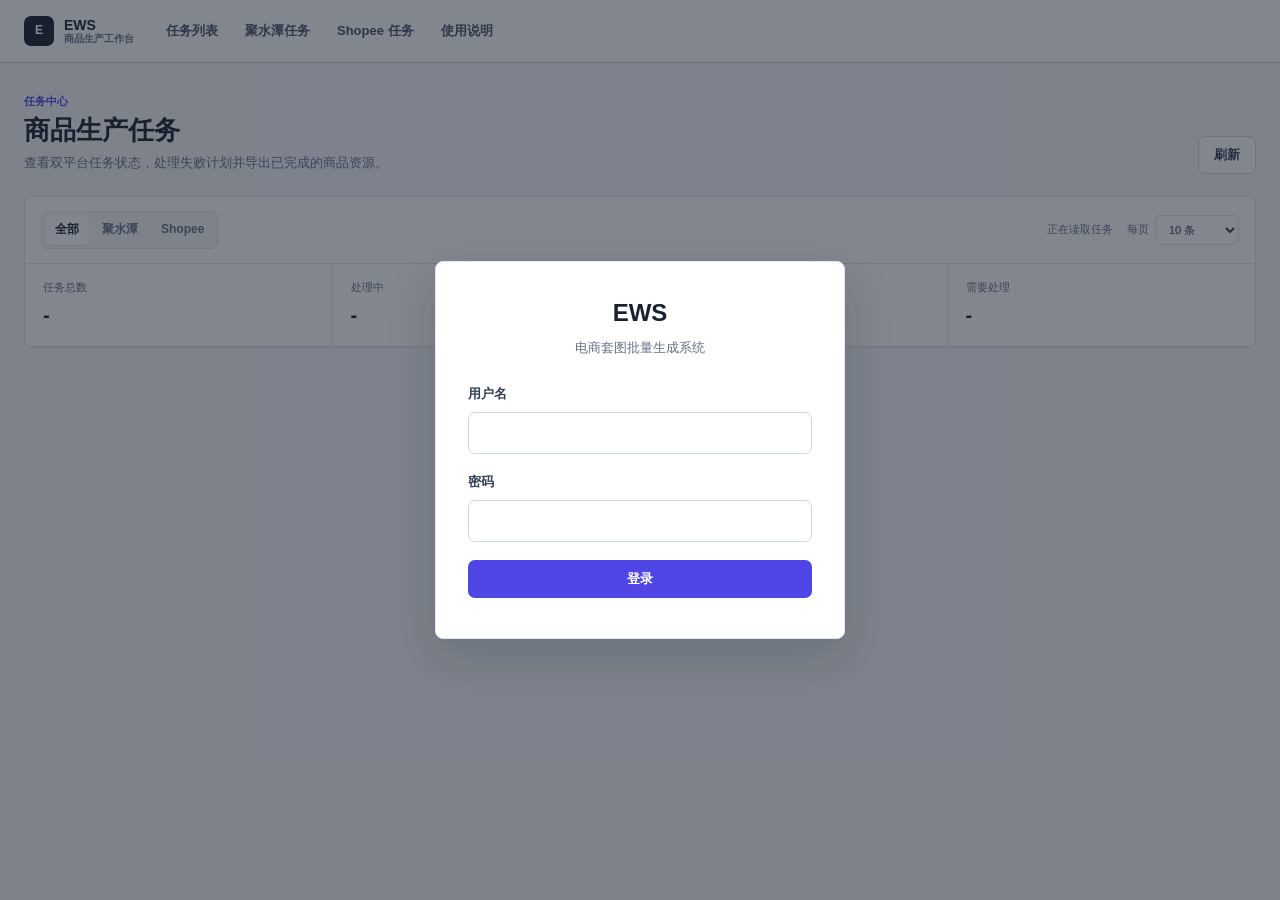
==== index.html @ 3a83c8ac "feat: add Shopee SKU dimension mode" ====
<!DOCTYPE html><html lang="zh-CN"><head>
<meta charset="UTF-8"><meta name="viewport" content="width=device-width,initial-scale=1.0">
<title>任务列表 - EWS</title>
<link rel="stylesheet" href="/css/style.css">
<style>
.task-workspace{border:1px solid var(--gray-200);border-radius:8px;background:#fff;overflow:hidden}.task-toolbar{display:flex;align-items:center;justify-content:space-between;gap:16px;padding:14px 16px;border-bottom:1px solid var(--gray-200)}.task-filter{display:flex;gap:3px;padding:3px;border:1px solid var(--gray-200);border-radius:7px;background:var(--gray-50)}.task-filter button{min-height:30px;padding:5px 10px;border:0;border-radius:5px;background:transparent;color:var(--gray-500);cursor:pointer;font-size:12px;font-weight:650}.task-filter button.active{background:#fff;color:var(--gray-900);box-shadow:0 1px 2px rgba(16,24,40,.08)}.task-toolbar-meta{display:flex;align-items:center;gap:14px}.page-size-control{display:flex;align-items:center;gap:6px;color:var(--gray-500);font-size:11px;white-space:nowrap}.page-size-control select{height:30px;padding:0 26px 0 9px;border:1px solid var(--gray-200);border-radius:6px;background:#fff;color:var(--gray-700);font:inherit;cursor:pointer}.page-size-control select:disabled{cursor:wait;opacity:.6}.task-overview{display:grid;grid-template-columns:repeat(4,minmax(0,1fr));border-bottom:1px solid var(--gray-200)}.task-metric{padding:15px 18px;border-right:1px solid var(--gray-200)}.task-metric:last-child{border-right:0}.task-metric span{display:block;color:var(--gray-500);font-size:11px}.task-metric strong{display:block;margin-top:3px;color:var(--gray-900);font-size:20px;font-weight:750;font-variant-numeric:tabular-nums}.task-content table{min-width:920px}.task-content table.admin-task-table{min-width:1040px}.task-name{color:var(--gray-900);font-weight:650}.platform-tag{margin-right:0}.tag-jst{background:#edf5ff;color:#205fa8}.tag-shopee{background:#fff5e8;color:#9a5805}.task-actions{display:flex;gap:5px;flex-wrap:wrap}.muted{color:var(--gray-500);font-size:11px}.btn-warning{background:#b66a08;color:#fff}.btn-warning-outline{background:#fff;border-color:#e4bf8a;color:#9a5805}
.btn.action-loading{cursor:wait;pointer-events:none;opacity:.72}.btn.action-loading::after{content:"";width:12px;height:12px;border:2px solid currentColor;border-right-color:transparent;border-radius:50%;display:inline-block;animation:actionSpin .7s linear infinite}.confirm-message{color:var(--gray-700);font-size:14px;line-height:1.7}.confirm-subtle{color:var(--gray-500);font-size:12px;margin-top:10px}.confirm-modal .modal-footer .btn{min-width:76px;justify-content:center}@keyframes actionSpin{to{transform:rotate(360deg)}}
.task-detail-modal{width:min(100%,980px);max-width:980px}.detail-hero{display:flex;align-items:flex-start;justify-content:space-between;gap:18px;padding-bottom:18px;border-bottom:1px solid var(--gray-200);margin-bottom:18px}.detail-hero h3{margin-top:7px;color:var(--gray-900);font-size:18px}.detail-grid{display:grid;grid-template-columns:repeat(4,minmax(0,1fr));gap:1px;border:1px solid var(--gray-200);border-radius:8px;background:var(--gray-200);overflow:hidden;margin-bottom:20px}.detail-grid .detail-section{min-height:76px;margin:0;padding:13px;background:#fff}.template-switcher{padding:13px 14px;margin:-4px 0 20px;border:1px solid var(--gray-200);border-radius:7px;background:var(--gray-50)}.template-switcher .form-label{margin-bottom:7px}.template-switch-controls{display:grid;grid-template-columns:minmax(0,1fr) 120px;gap:10px;align-items:stretch}.template-switch-controls .form-select,.template-switch-controls .btn{height:42px;min-height:42px}.template-switch-controls .btn{width:120px;padding-right:12px;padding-left:12px;overflow:hidden}.template-switcher .form-hint{margin-top:6px}.plan-toolbar{display:flex;gap:8px;align-items:center;justify-content:space-between;flex-wrap:wrap;margin-bottom:10px}.plan-actions{display:flex;gap:5px;white-space:nowrap}.plan-table td:nth-child(5){min-width:220px;white-space:normal;word-break:break-word}
.detail-loading-body{display:grid;min-height:320px;place-items:center}.detail-loading-state{display:flex;align-items:center;flex-direction:column;gap:10px;color:var(--gray-500);font-size:13px;text-align:center}.detail-loading-state .spinner{margin:0 0 4px}.detail-loading-state strong{color:var(--gray-800);font-size:15px}
.image-preview-overlay{z-index:650;padding:24px;background:rgba(16,24,40,.76)}.image-preview-modal{display:grid;width:min(760px,calc(100vw - 48px));height:min(82dvh,760px);max-height:none;grid-template-rows:auto minmax(0,1fr);overflow:hidden}.image-preview-stage{position:relative;display:grid;min-height:280px;padding:24px;place-items:center;overflow:hidden;background:var(--gray-100);cursor:zoom-out}.image-preview-stage img{position:absolute;inset:24px;display:block;width:auto;height:auto;max-width:min(calc(100% - 48px),640px);max-height:calc(100% - 48px);margin:auto;object-fit:contain;opacity:0;transition:opacity var(--transition);cursor:default}.image-preview-stage img.is-loaded{opacity:1}.image-preview-state{display:flex;align-items:center;justify-content:center;gap:10px;color:var(--gray-600);font-size:13px}.image-preview-error{display:none;max-width:420px;color:var(--danger);text-align:center}.image-preview-stage.has-error .image-preview-loading{display:none}.image-preview-stage.has-error .image-preview-error{display:block}
@media(max-width:760px){.task-toolbar{align-items:flex-start;flex-direction:column}.task-toolbar-meta{width:100%;justify-content:space-between}.task-overview{grid-template-columns:repeat(2,1fr)}.task-metric:nth-child(2){border-right:0}.task-metric:nth-child(-n+2){border-bottom:1px solid var(--gray-200)}.detail-grid{grid-template-columns:repeat(2,1fr)}.template-switch-controls{grid-template-columns:1fr}.template-switch-controls .btn{width:100%}}
@media(max-width:640px){.image-preview-overlay{align-items:center;padding:10px}.image-preview-modal{width:100%;height:82dvh;border-radius:8px}.image-preview-stage{padding:12px}.image-preview-stage img{inset:12px;max-width:calc(100% - 24px);max-height:calc(100% - 24px)}}
</style>
</head><body>
<script src="/js/nav.js"></script>
<div class="app-container">
<div class="page-header"><div class="page-heading"><div class="page-kicker">任务中心</div><h1 class="page-title">商品生产任务</h1><p class="page-subtitle">查看双平台任务状态，处理失败计划并导出已完成的商品资源。</p></div>
<div class="action-bar" id="taskCreateActions">
<button class="btn btn-outline" onclick="window.refreshTasks&&window.refreshTasks(this)">刷新</button></div></div>
<section class="task-workspace">
  <div class="task-toolbar"><div class="task-filter" id="taskFilter"><button type="button" class="active" onclick="setTaskFilter('',this)">全部</button><button type="button" onclick="setTaskFilter('jst',this)">聚水潭</button><button type="button" onclick="setTaskFilter('shopee',this)">Shopee</button></div><div class="task-toolbar-meta"><span class="muted" id="taskRange">正在读取任务</span><label class="page-size-control" for="taskPageSize">每页<select id="taskPageSize" onchange="setTaskPageSize(this.value,this)"><option value="10">10 条</option><option value="20">20 条</option></select></label></div></div>
  <div class="task-overview" id="taskOverview"><div class="task-metric"><span>任务总数</span><strong>-</strong></div><div class="task-metric"><span>处理中</span><strong>-</strong></div><div class="task-metric"><span>已完成</span><strong>-</strong></div><div class="task-metric"><span>需要处理</span><strong>-</strong></div></div>
  <div class="task-content" id="taskContent"></div>
</section>
</div>

<div class="modal-overlay" id="opOverlay" style="z-index:400">
  <div class="modal" style="max-width:380px;text-align:center">
    <div class="modal-body" style="padding:40px 32px">
      <div class="spinner" style="margin:0 auto 16px"></div>
      <div style="font-size:15px;font-weight:600;color:var(--gray-800)" id="opTitle">操作中...</div>
    </div>
  </div>
</div>

<div class="modal-overlay" id="downloadOverlay" style="z-index:400">
  <div class="modal" style="max-width:400px;text-align:center">
    <div class="modal-body" style="padding:40px 32px">
      <div class="spinner" style="margin:0 auto 16px"></div>
      <div style="font-size:15px;font-weight:600;color:var(--gray-800);margin-bottom:8px" id="downloadTitle">正在打包图片...</div>
      <div style="font-size:13px;color:var(--gray-500)" id="downloadProgress">准备中</div>
    </div>
  </div>
</div>

<script src="/js/api.js"></script>
<script>
var ACTION_TIMEOUT_MS=120000;
var activeActionLocks={};
var detailRequestSequence=0;
var zipLibPromise=null;
var taskPage=1;
var savedTaskPageSize=parseInt(localStorage.getItem('ews_task_page_size'));
var taskPageSize=savedTaskPageSize===20?20:10;
var taskPlatformFilter='';
document.addEventListener('DOMContentLoaded',async()=>{syncTaskPageSizeControl();if(!await requireAuth())return;refreshNavCredits();renderCreateActions();await refreshTasks()});

function userPlatformAccess(){return localStorage.getItem('ews_platform_access')||'allow'}
function userCanCreate(platform){return localStorage.getItem('ews_role')==='admin'||userPlatformAccess()==='allow'||userPlatformAccess()===platform}
function createTaskButtonsHtml(){
  var html='';
  if(userCanCreate('jst')) html+='<a href="/create-jst.html" class="btn btn-primary">创建(聚水潭)</a>';
  if(userCanCreate('shopee')) html+='<a href="/create-shopee.html" class="btn btn-primary">创建(虾皮)</a>';
  return html;
}
function renderCreateActions(){
  var el=document.getElementById('taskCreateActions');
  if(!el)return;
  el.innerHTML=createTaskButtonsHtml()+'<button class="btn btn-outline" onclick="window.refreshTasks&&window.refreshTasks(this)">刷新</button>';
}
function taskSkeleton(){
  return '<div aria-label="任务加载中">'+Array.from({length:6},function(){return '<div class="skeleton-row">'+Array.from({length:6},function(){return '<span class="skeleton skeleton-line"></span>'}).join('')+'</div>'}).join('')+'</div>';
}
function renderTaskOverview(tasks,total){
  var processing=tasks.filter(function(task){return task.status==='processing'||task.status==='pending'}).length;
  var completed=tasks.filter(function(task){return task.status==='completed'}).length;
  var attention=tasks.filter(function(task){return task.status==='failed'||task.status==='partial_failed'}).length;
  document.getElementById('taskOverview').innerHTML='<div class="task-metric"><span>任务总数</span><strong>'+total+'</strong></div><div class="task-metric"><span>待处理与处理中</span><strong>'+processing+'</strong></div><div class="task-metric"><span>本页已完成</span><strong>'+completed+'</strong></div><div class="task-metric"><span>本页需要处理</span><strong>'+attention+'</strong></div>';
}
function setTaskFilter(platform,button){
  taskPlatformFilter=platform;taskPage=1;
  document.querySelectorAll('#taskFilter button').forEach(function(item){item.classList.toggle('active',item===button)});
  refreshTasks();
}
function syncTaskPageSizeControl(){var select=document.getElementById('taskPageSize');if(select)select.value=String(taskPageSize)}
async function setTaskPageSize(value,select){
  var next=parseInt(value);
  if(next!==10&&next!==20){syncTaskPageSizeControl();return}
  taskPageSize=next;taskPage=1;localStorage.setItem('ews_task_page_size',String(next));
  if(select){select.value=String(next);select.disabled=true}
  try{await refreshTasks()}finally{if(select)select.disabled=false}
}

async function refreshTasks(btn){
  if(btn) setActionButtonLoading(btn,'刷新中...');
  try{
    const c=document.getElementById('taskContent');c.innerHTML=taskSkeleton();
    const res=await API.getTasks(taskPlatformFilter,taskPage,taskPageSize);
    if(!res.success){c.innerHTML='<div class="empty-state"><div class="empty-text">加载失败: '+(res.error||'')+'</div></div>';return}
    const tasks=res.tasks||[];
    renderTaskOverview(tasks,res.total||0);
    document.getElementById('taskRange').textContent=tasks.length?'本页 '+tasks.length+' 个，共 '+(res.total||tasks.length)+' 个任务':'当前筛选暂无任务';
    if(tasks.length===0){c.innerHTML='<div class="empty-state"><div class="empty-text">暂无任务</div><div style="margin-top:16px">'+(createTaskButtonsHtml()||'<span class="muted">当前账号暂无可创建的平台</span>')+'</div></div>';return}
    var isAdminList=localStorage.getItem('ews_role')==='admin';
    var html='<div class="table-container"><table'+(isAdminList?' class="admin-task-table"':'')+'><thead><tr><th>平台</th><th>任务ID</th><th>任务名称</th>'+(isAdminList?'<th>创建用户</th>':'')+'<th>状态</th><th>创建时间</th><th>操作</th></tr></thead><tbody>';
    for(var i=0;i<tasks.length;i++){
      var t=tasks[i];
      var platTag=t.platform==='jst'?'<span class="platform-tag tag-jst">聚水潭</span>':'<span class="platform-tag tag-shopee">虾皮</span>';
      html+='<tr><td>'+platTag+'</td><td><code class="muted">'+escapeHtml((t.id||'').slice(0,8))+'</code></td><td><span class="task-name">'+escapeHtml(t.name||'(未命名)')+'</span></td>'+(isAdminList?'<td>'+escapeHtml(t.user_id||'未知')+'</td>':'')+'<td>'+statusBadge(t.status)+'</td><td>'+formatDate(t.created_at)+'</td><td><div class="task-actions">';
      html+='<button class="btn btn-sm btn-outline" onclick="viewTask(\''+t.id+'\',this)">详情</button>';
      html+='<button class="btn btn-sm btn-outline" onclick="downloadTaskImages(\''+t.id+'\',this)">打包图片</button>';
      var hasPlans=(parseInt(t.plan_count)||0)>0;
      if(t.status==='pending'&&!hasPlans) html+='<button class="btn btn-sm btn-success" onclick="pushTask(\''+t.id+'\',false,this)">推送</button>';
      if(t.status==='pending'&&!hasPlans&&localStorage.getItem('ews_role')==='admin') html+='<button class="btn btn-sm btn-warning-outline" onclick="pushTask(\''+t.id+'\',true,this)">测试</button>';
      if(t.status==='failed'||t.status==='partial_failed') html+='<button class="btn btn-sm btn-warning" onclick="retryFailedPlans(\''+t.id+'\',this)">继续</button>';
      html+='<button class="btn btn-sm btn-danger" onclick="deleteTask(\''+t.id+'\',this)">删除</button>';
      html+='</div></td></tr>';
    }
    html+='</tbody></table></div>';
    if((res.pages||1)>1){
      html+='<div class="modal-footer" style="justify-content:space-between"><span class="muted">第 '+res.page+' / '+res.pages+' 页，共 '+res.total+' 个任务</span><div class="task-actions"><button class="btn btn-sm btn-outline" '+(res.page<=1?'disabled':'')+' onclick="changeTaskPage(-1)">上一页</button><button class="btn btn-sm btn-outline" '+(res.page>=res.pages?'disabled':'')+' onclick="changeTaskPage(1)">下一页</button></div></div>';
    }
    c.innerHTML=html;
  }finally{
    if(btn) restoreActionButton(btn);
  }
}

async function changeTaskPage(offset){
  taskPage=Math.max(1,taskPage+offset);
  await refreshTasks();
}

async function viewTask(taskId,btn,label){
  var lockKey='view-detail:'+taskId;
  if(activeActionLocks[lockKey]){showToast('任务详情正在加载，请等待服务器响应','info');return false}
  var requestId=++detailRequestSequence;
  return await withActionLock(lockKey,btn,label||'加载中...',async function(){
    showDetailLoading();
    var responses=await Promise.all([
      API.getTask(taskId),
      API.getPushPlans(taskId).catch(function(e){return {success:false,error:(e&&e.message)||'推送计划加载失败'}})
    ]);
    if(requestId!==detailRequestSequence)return false;
    var res=responses[0];
    if(!res.success||!res.task){removeDetailModal();showToast(res.error||'加载失败','error');return false}
    removeDetailModal();
    var t=res.task;
    if(t.platform==='jst') await showJstDetail(t,responses[1]);
    else await showShopeeDetail(t,responses[1]);
    return true;
  },{onError:function(){
    if(requestId===detailRequestSequence){detailRequestSequence++;removeDetailModal()}
  }});
}

async function showJstDetail(t,plansResponse){
  var dt=document.createElement('div');dt.className='modal-overlay show';dt.id='detailModal';
  var done=(t.sub_tasks||[]).filter(function(s){return s.status==='completed'}).length;
  var typeLabel=t.product_type==='single'?'无规格':t.product_type==='two'?'二维规格':'一维规格';
  var html='<div class="modal task-detail-modal"><div class="modal-header"><div class="modal-title">任务详情</div><button class="modal-close" onclick="closeDetail()">&times;</button></div><div class="modal-body">';
  html+='<div class="detail-hero"><div><span class="platform-tag tag-jst">聚水潭</span><h3>'+escapeHtml(t.name||'')+'</h3></div>'+statusBadge(t.status)+'</div><div class="detail-grid">';
  html+='<div class="detail-section"><div class="detail-label">任务 ID</div><div class="detail-value"><code>'+escapeHtml(t.id||'')+'</code></div></div>';
  html+='<div class="detail-section"><div class="detail-label">生成模式</div><div class="detail-value">'+escapeHtml(t.mode||'full')+'</div></div>';
  html+='<div class="detail-section"><div class="detail-label">子任务进度</div><div class="detail-value">'+done+' / '+(t.sub_tasks||[]).length+'</div></div>';
  html+='<div class="detail-section"><div class="detail-label">图片配置</div><div class="detail-value">'+(t.main_image_count||5)+' 主图，'+(t.detail_image_count||5)+' 详情图</div></div></div>';
  var skuImageMode=t.variation_image_mode==='ai'||t.variation_image_mode==='option1'?'AI 生成':t.variation_image_mode==='upload'?'自上传':'无规格';
  html+='<div class="detail-grid"><div class="detail-section"><div class="detail-label">商品结构</div><div class="detail-value">'+typeLabel+'</div></div><div class="detail-section"><div class="detail-label">模板行数</div><div class="detail-value">'+((t.generate_count||1)*(t.variants||[]).length)+'</div></div><div class="detail-section"><div class="detail-label">供应商</div><div class="detail-value">'+escapeHtml(t.supplier_name||'未填写')+'</div></div><div class="detail-section"><div class="detail-label">SKU 图片模式</div><div class="detail-value">'+skuImageMode+'</div></div></div>';
  html+=await renderPushPlans(t.id,plansResponse);
  if(t.variants) html+='<div class="detail-section"><div class="detail-label">SKU 组合 ('+t.variants.length+'个)</div><div class="detail-value">'+t.variants.map(function(v){return escapeHtml((v.tier1_value||v.name||'默认商品')+(v.tier2_value?' / '+v.tier2_value:''))}).join(', ')+'</div></div>';
  html+='</div><div class="modal-footer"><button class="btn btn-outline" onclick="downloadTaskImages(\''+t.id+'\',this)">打包图片</button><button class="btn btn-primary" onclick="doExport(\''+t.id+'\')">导出聚水潭</button><button class="btn btn-outline" onclick="closeDetail()">关闭</button></div></div>';
  dt.innerHTML=html;document.body.appendChild(dt);
}

async function showShopeeDetail(t,plansResponse){
  var dt=document.createElement('div');dt.className='modal-overlay show';dt.id='detailModal';
  var p=t.product||{};
  var done=(p.sub_tasks||[]).filter(function(s){return s.status==='completed'}).length;
  var v=(p.variations||[]).map(function(v){return escapeHtml(v.option1+(v.option2?'/'+v.option2:''))}).join(', ');
  var weights=[...new Set((p.variations||[]).map(function(v){return Number(v.weight_kg||0.2)}))].join(' / ');
  var dimensionMode=p.dimension_mode==='variant'?'按 SKU 尺寸':'全局尺寸';
  var dimensionValues=p.dimension_mode==='variant'
    ? [...new Set((p.variations||[]).map(function(item){return [item.length_cm,item.width_cm,item.height_cm].every(function(value){return value!==null&&value!==undefined&&value!==''})?[item.length_cm,item.width_cm,item.height_cm].join(' × '):'未填写'}))].join(' / ')
    : [p.length_cm,p.width_cm,p.height_cm].every(function(value){return value!==null&&value!==undefined&&value!==''})?[p.length_cm,p.width_cm,p.height_cm].join(' × '):'未填写';
  var skuImageMode=p.variation_image_mode==='ai'||p.variation_image_mode==='option1'?'AI 生成':p.variation_image_mode==='upload'?'自上传':'无规格';
  var templateProfiles=(t.template_profiles||[]).slice();
  var currentTemplate=t.template_profile||templateProfiles.find(function(profile){return profile.id===p.template_profile_id})||null;
  if(currentTemplate&&!templateProfiles.some(function(profile){return profile.id===currentTemplate.id}))templateProfiles.unshift(currentTemplate);
  var currentTemplateName=currentTemplate?(currentTemplate.display_name||currentTemplate.global_alias||currentTemplate.profile_code):p.template_profile_id||'未关联';
  var html='<div class="modal task-detail-modal"><div class="modal-header"><div class="modal-title">商品详情</div><button class="modal-close" onclick="closeDetail()">&times;</button></div><div class="modal-body">';
  html+='<div class="detail-hero"><div><span class="platform-tag tag-shopee">Shopee</span><h3>'+escapeHtml(p.name||'')+'</h3></div>'+statusBadge(t.status)+'</div><div class="detail-grid">';
  html+='<div class="detail-section"><div class="detail-label">任务 ID</div><div class="detail-value"><code>'+escapeHtml(t.id||'')+'</code></div></div>';
  html+='<div class="detail-section"><div class="detail-label">当前模板</div><div class="detail-value">'+escapeHtml(currentTemplateName)+'</div></div>';
  html+='<div class="detail-section"><div class="detail-label">生成模式</div><div class="detail-value">'+escapeHtml(p.mode||'full')+'</div></div>';
  html+='<div class="detail-section"><div class="detail-label">子任务进度</div><div class="detail-value">'+done+' / '+(p.sub_tasks||[]).length+'</div></div>';
  html+='<div class="detail-section"><div class="detail-label">商品图片</div><div class="detail-value">'+(p.main_image_count||9)+' 张</div></div>';
  html+='<div class="detail-section"><div class="detail-label">分类 ID</div><div class="detail-value">'+escapeHtml(p.category_id||'未填写')+'</div></div>';
  html+='<div class="detail-section"><div class="detail-label">规格结构</div><div class="detail-value">'+escapeHtml((p.variation_name1||'无规格')+(p.variation_name2?'/'+p.variation_name2:''))+'</div></div>';
  html+='<div class="detail-section"><div class="detail-label">规格值</div><div class="detail-value">'+(v||'无')+'</div></div>';
  html+='<div class="detail-section"><div class="detail-label">SKU 图片模式</div><div class="detail-value">'+skuImageMode+'</div></div>';
  html+='<div class="detail-section"><div class="detail-label">SKU 重量</div><div class="detail-value">'+weights+' kg</div></div>';
  html+='<div class="detail-section"><div class="detail-label">包装尺寸</div><div class="detail-value">'+dimensionMode+' · '+escapeHtml(dimensionValues)+(dimensionValues==='未填写'?'':' cm')+'</div></div></div>';
  if(templateProfiles.length){
    var templateOptions=templateProfiles.map(function(profile){var name=profile.display_name||profile.global_alias||profile.profile_code;return'<option value="'+escapeHtml(profile.id)+'" '+(profile.id===p.template_profile_id?'selected':'')+'>'+escapeHtml(name)+' · '+escapeHtml(profile.profile_code)+'</option>'}).join('');
    html+='<div class="template-switcher"><label class="form-label" for="taskTemplateSelect">切换导出模板</label><div class="template-switch-controls"><select class="form-select" id="taskTemplateSelect" data-current-template="'+escapeHtml(p.template_profile_id||'')+'">'+templateOptions+'</select><button class="btn btn-outline" type="button" onclick="switchShopeeTemplate(\''+escapeHtml(t.id)+'\',this)">切换模板</button></div><div class="form-hint">仅更新模板关联，现有商品、图片和工作流结果不会重建。</div></div>';
  }
  html+=await renderPushPlans(t.id,plansResponse);
  html+='</div><div class="modal-footer"><button class="btn btn-outline" onclick="downloadTaskImages(\''+t.id+'\',this)">打包图片</button><button class="btn btn-primary" onclick="doExport(\''+t.id+'\')">导出Shopee</button><button class="btn btn-outline" onclick="closeDetail()">关闭</button></div></div>';
  dt.innerHTML=html;document.body.appendChild(dt);
}

async function switchShopeeTemplate(taskId,btn){
  var select=document.getElementById('taskTemplateSelect');
  if(!select||!select.value){showToast('请选择模板','error');return}
  if(select.value===select.dataset.currentTemplate){showToast('任务已使用该模板','info');return}
  var label=select.options[select.selectedIndex]?.textContent||select.value;
  var confirmed=await showConfirmDialog({title:'切换 Shopee 模板',message:'确定切换为“'+label+'”吗？',hint:'系统会先校验分类、DTS、物流渠道和价格限制；切换后导出使用新模板。',confirmText:'确认切换'});
  if(!confirmed)return;
  await withActionLock('switch-template:'+taskId,btn,'切换中...',async function(){
    var result=await API.switchShopeeTaskTemplate(taskId,select.value);
    if(!result.success)throw new Error(result.error||'模板切换失败');
    showToast(result.message||'任务模板已切换','success');
    await viewTask(taskId);
  });
}

function removeDetailModal(){var el=document.getElementById('detailModal');if(el){el.remove();}}
function showDetailLoading(){
  removeDetailModal();
  var overlay=document.createElement('div');
  overlay.className='modal-overlay show';
  overlay.id='detailModal';
  overlay.innerHTML='<div class="modal task-detail-modal" role="dialog" aria-modal="true" aria-busy="true" aria-labelledby="detailLoadingTitle"><div class="modal-header"><div class="modal-title" id="detailLoadingTitle">任务详情</div><button class="modal-close" type="button" onclick="closeDetail()">&times;</button></div><div class="modal-body detail-loading-body"><div class="detail-loading-state"><div class="spinner"></div><strong>正在加载任务详情</strong><span>正在读取任务数据与推送计划</span></div></div></div>';
  document.body.appendChild(overlay);
}
function closeDetail(){detailRequestSequence++;removeDetailModal()}

var R2_PUBLIC_BASE='https://oss.langaj.cc';
function directR2Url(value){
  var raw=String(value||'').trim();
  if(!raw)return '';
  if(raw.indexOf('ews/')===0)return R2_PUBLIC_BASE+'/'+raw;
  if(raw.indexOf('/ews/')===0)return R2_PUBLIC_BASE+raw;
  return raw;
}

async function fetchR2Blob(value,maxAttempts){
  var url=directR2Url(value);
  if(!url)throw new Error('图片地址无效');
  var attempts=Math.max(1,Number(maxAttempts)||3);
  var lastError=null;
  for(var attempt=1;attempt<=attempts;attempt++){
    var controller=new AbortController();
    var timeout=setTimeout(function(){controller.abort()},30000);
    try{
      var response=await fetch(url,{method:'GET',mode:'cors',cache:'no-store',signal:controller.signal});
      if(response.ok)return await response.blob();
      lastError=new Error('R2下载失败: HTTP '+response.status);
      if(![408,425,429].includes(response.status)&&response.status<500)break;
    }catch(error){lastError=error}
    finally{clearTimeout(timeout)}
    if(attempt<attempts)await new Promise(function(resolve){setTimeout(resolve,attempt*600)});
  }
  throw lastError||new Error('R2下载失败');
}

var imagePreviewTrigger=null;
function openImagePreview(button){
  var url=directR2Url(button&&button.dataset?button.dataset.previewUrl:'');
  if(!url){showToast('图片地址无效','error');return}
  closeImagePreview(false);
  imagePreviewTrigger=button;
  var title=(button.dataset.previewTitle||'图片预览').trim();
  var overlay=document.createElement('div');
  overlay.className='modal-overlay image-preview-overlay show';
  overlay.id='imagePreviewModal';
  overlay.innerHTML='<div class="modal image-preview-modal" role="dialog" aria-modal="true" aria-labelledby="imagePreviewTitle">'+
    '<div class="modal-header"><div class="modal-title" id="imagePreviewTitle">'+escapeHtml(title)+'</div><button class="modal-close" type="button" data-preview-close aria-label="关闭图片预览">&times;</button></div>'+
    '<div class="image-preview-stage" data-preview-stage><div class="image-preview-state image-preview-loading"><span class="spinner" aria-hidden="true"></span><span>正在加载图片...</span></div><div class="image-preview-error" role="alert">图片加载失败，请稍后重试。</div></div></div>';
  var onKey=function(event){if(event.key==='Escape')closeImagePreview()};
  overlay._previewKeyHandler=onKey;
  overlay.addEventListener('click',function(event){
    if(event.target===overlay||event.target.hasAttribute('data-preview-close')||event.target.hasAttribute('data-preview-stage'))closeImagePreview();
  });
  document.addEventListener('keydown',onKey);
  document.body.appendChild(overlay);
  var closeButton=overlay.querySelector('[data-preview-close]');
  if(closeButton)closeButton.focus();
  var stage=overlay.querySelector('[data-preview-stage]');
  var image=new Image();
  image.alt=title;
  image.decoding='async';
  image.addEventListener('load',function(){
    var loading=stage.querySelector('.image-preview-loading');
    if(loading)loading.remove();
    image.classList.add('is-loaded');
  });
  image.addEventListener('error',function(){image.remove();stage.classList.add('has-error')});
  stage.appendChild(image);
  fetchR2Blob(url,2).then(function(blob){
    var objectUrl=URL.createObjectURL(blob);
    if(!document.contains(overlay)){URL.revokeObjectURL(objectUrl);return}
    overlay._previewObjectUrl=objectUrl;
    image.src=objectUrl;
  }).catch(function(){if(document.contains(overlay)){image.remove();stage.classList.add('has-error')}});
}

function closeImagePreview(restoreFocus){
  var overlay=document.getElementById('imagePreviewModal');
  if(overlay){
    if(overlay._previewKeyHandler)document.removeEventListener('keydown',overlay._previewKeyHandler);
    var image=overlay.querySelector('img');
    if(image)image.removeAttribute('src');
    if(overlay._previewObjectUrl)URL.revokeObjectURL(overlay._previewObjectUrl);
    overlay.remove();
  }
  if(restoreFocus!==false&&imagePreviewTrigger&&document.contains(imagePreviewTrigger))imagePreviewTrigger.focus();
  imagePreviewTrigger=null;
}

function setActionButtonLoading(btn,label){
  if(!btn)return;
  if(!btn.dataset.actionOriginalHtml)btn.dataset.actionOriginalHtml=btn.innerHTML;
  btn.dataset.actionWasDisabled=btn.disabled?'1':'0';
  btn.disabled=true;
  btn.classList.add('action-loading');
  btn.setAttribute('aria-busy','true');
  if(label)btn.innerHTML=escapeHtml(label);
}

function restoreActionButton(btn){
  if(!btn)return;
  if(btn.dataset.actionOriginalHtml){btn.innerHTML=btn.dataset.actionOriginalHtml;delete btn.dataset.actionOriginalHtml;}
  btn.disabled=btn.dataset.actionWasDisabled==='1';
  delete btn.dataset.actionWasDisabled;
  btn.classList.remove('action-loading');
  btn.removeAttribute('aria-busy');
}

function withActionTimeout(promise,ms){
  var timer=null;
  var timeout=new Promise(function(_,reject){
    timer=setTimeout(function(){
      var err=new Error('服务器超过120秒未响应，已解除按钮锁定，请稍后重试');
      err.code='ACTION_TIMEOUT';
      reject(err);
    },ms);
  });
  return Promise.race([promise,timeout]).finally(function(){if(timer)clearTimeout(timer)});
}

function hideBusyOverlays(){
  ['opOverlay','downloadOverlay'].forEach(function(id){
    var el=document.getElementById(id);
    if(el)el.classList.remove('show');
  });
}

async function withActionLock(key,btn,label,fn,options){
  if(activeActionLocks[key]){showToast('该操作正在处理中，请等待服务器响应','info');return}
  activeActionLocks[key]=true;
  setActionButtonLoading(btn,label||'处理中...');
  try{return await withActionTimeout(Promise.resolve().then(fn),ACTION_TIMEOUT_MS)}
  catch(e){
    if(options&&typeof options.onError==='function'){try{options.onError(e)}catch(_){}}
    if(e&&e.code==='ACTION_TIMEOUT'){hideBusyOverlays();showToast(e.message,'error');return}
    showToast((e&&e.message)||'操作失败','error');
  }finally{
    delete activeActionLocks[key];
    restoreActionButton(btn);
  }
}

function showConfirmDialog(opts){
  if(document.getElementById('confirmModal')){showToast('请先处理当前确认弹窗','info');return Promise.resolve(false)}
  opts=opts||{};
  return new Promise(function(resolve){
    var modal=document.createElement('div');
    modal.className='modal-overlay show';
    modal.id='confirmModal';
    modal.style.zIndex='500';
    modal.innerHTML='<div class="modal confirm-modal" role="dialog" aria-modal="true" aria-labelledby="confirmTitle" style="max-width:420px">'+
      '<div class="modal-header"><div class="modal-title" id="confirmTitle">'+escapeHtml(opts.title||'确认操作')+'</div><button class="modal-close" type="button" data-confirm-cancel>&times;</button></div>'+
      '<div class="modal-body"><div class="confirm-message">'+escapeHtml(opts.message||'确定继续该操作吗？')+'</div>'+(opts.hint?'<div class="confirm-subtle">'+escapeHtml(opts.hint)+'</div>':'')+'</div>'+
      '<div class="modal-footer"><button class="btn btn-outline" type="button" data-confirm-cancel>取消</button><button class="btn '+(opts.danger?'btn-danger':'btn-primary')+'" type="button" data-confirm-ok>'+escapeHtml(opts.confirmText||'确认')+'</button></div>'+
      '</div>';
    function finish(value){
      document.removeEventListener('keydown',onKey);
      modal.remove();
      resolve(value);
    }
    function onKey(e){if(e.key==='Escape')finish(false)}
    modal.addEventListener('click',function(e){
      if(e.target===modal||e.target.hasAttribute('data-confirm-cancel'))finish(false);
      if(e.target.hasAttribute('data-confirm-ok'))finish(true);
    });
    document.addEventListener('keydown',onKey);
    document.body.appendChild(modal);
    setTimeout(function(){
      var target=opts.danger?modal.querySelector('.modal-footer [data-confirm-cancel]'):modal.querySelector('[data-confirm-ok]');
      if(target)target.focus();
    },0);
  });
}

async function pushTask(taskId,testMode,btn){
  testMode=!!testMode;
  var ok=await showConfirmDialog({
    title:testMode?'测试推送':'推送任务',
    message:testMode?'测试模式只创建子任务并构造工作流请求，不触发实际工作流。确定继续？':'确定要推送该任务到工作流吗？',
    confirmText:testMode?'开始测试':'开始推送'
  });
  if(!ok)return;
  await withActionLock((testMode?'test:':'push:')+taskId,btn,testMode?'测试中...':'推送中...',async function(){
    await runWithOverlay(testMode?'正在测试任务...':'正在推送任务...', async function(){
      var res=await API.pushTask(taskId,testMode);
      if(!res.success){showToast(res.error||'推送失败','error');return}
      if(testMode) showToast('测试完成：已构造 '+(res.jobs_count??res.total_plans??0)+' 个工作流请求','info');
      else showToast(res.message||'已创建推送计划','success');
      await refreshTasks();
    });
  });
}

async function retryPlan(taskId,planId,btn,mode){
  var isPush=mode==='push';
  var isRegen=mode==='regen';
  var ok=await showConfirmDialog({
    title:isPush?'推送计划':(isRegen?'重新生成':'重试计划'),
    message:isPush?'确定要推送这个队列计划吗？':(isRegen?'确定要重新生成这个已完成的队列计划吗？生成成功后会覆盖原资源。':'确定要重试这个推送计划吗？'),
    confirmText:isPush?'推送':(isRegen?'重新生成':'重试')
  });
  if(!ok)return;
  await withActionLock('retry-plan:'+planId,btn,isPush?'推送中...':(isRegen?'重新生成中...':'重试中...'),async function(){
    await runWithOverlay(isPush?'正在推送队列计划...':(isRegen?'正在重新生成队列资源...':'正在重试推送计划...'), async function(){
      var res=await API.retryPlan(taskId,planId);
      if(!res.success){showToast(res.error||(isPush?'推送失败':(isRegen?'重新生成失败':'重试失败')),'error');return}
      showToast(isPush?'计划已推送':(isRegen?'计划已重新发送':'计划已重试'),'success');
      await refreshTasks();
      await viewTask(taskId);
    });
  });
}

async function retryFailedPlans(taskId,btn){
  var ok=await showConfirmDialog({title:'继续失败计划',message:'确定要继续推送所有失败的推送计划吗？',confirmText:'继续'});
  if(!ok)return;
  await withActionLock('retry-failed:'+taskId,btn,'继续中...',async function(){
    await runWithOverlay('正在重试失败计划...', async function(){
      var plansRes=await API.getPushPlans(taskId);
      if(!plansRes.success){showToast('获取推送计划失败','error');return}
      var failed=(plansRes.plans||[]).filter(function(p){return p.status==='failed'});
      if(!failed.length){showToast('没有失败的推送计划','info');return}
      var ok=0;
      for(var i=0;i<failed.length;i++){
        var res=await API.retryPlan(taskId,failed[i].id);
        if(res.success)ok++;
      }
      showToast('已重试 '+ok+'/'+failed.length+' 个失败计划','success');
      await refreshTasks();
      if(document.getElementById('detailModal'))await viewTask(taskId);
    });
  });
}

async function refreshTaskDetail(taskId,btn){
  return viewTask(taskId,btn,'刷新中...');
}

async function deleteTask(taskId,btn){
  var ok=await showConfirmDialog({title:'删除任务',message:'确定要删除该任务及其R2图片吗？',hint:'删除后无法在系统内恢复。',confirmText:'删除',danger:true});
  if(!ok)return;
  await withActionLock('delete:'+taskId,btn,'删除中...',async function(){
    await runWithOverlay('正在删除任务...', async function(){
      var res=await API.deleteTask(taskId);
      if(!res.success){showToast(res.error||'删除失败','error');return}
      showToast('任务已删除','success');
      closeDetail();
      await refreshTasks();
    });
  });
}

async function downloadTaskImages(taskId,btn){
  await withActionLock('download:'+taskId,btn,'打包中...',function(){return downloadTaskImagesInner(taskId)});
}

function ensureZipLib(){
  if(window.JSZip)return Promise.resolve(window.JSZip);
  if(zipLibPromise)return zipLibPromise;
  zipLibPromise=new Promise(function(resolve,reject){
    var s=document.createElement('script');
    s.src='https://cdn.bootcdn.net/ajax/libs/jszip/3.10.1/jszip.min.js';
    s.async=true;
    s.onload=function(){window.JSZip?resolve(window.JSZip):(zipLibPromise=null,reject(new Error('JSZip not available')))};
    s.onerror=function(){zipLibPromise=null;reject(new Error('JSZip load failed'))};
    document.head.appendChild(s);
  });
  return zipLibPromise;
}

async function downloadTaskImagesInner(taskId){
  try{await ensureZipLib()}catch(e){showToast('打包组件加载失败，请刷新后重试','error');return}
  var overlay=document.getElementById('downloadOverlay');
  var titleEl=document.getElementById('downloadTitle');
  var progEl=document.getElementById('downloadProgress');
  var res=await API.getTask(taskId);
  if(!res.success||!res.task){showToast('获取任务详情失败','error');return}
  var task=res.task;
  var images=getGeneratedImages(task);
  if(!images.length){showToast('该任务暂无已生成图片','info');return}
  titleEl.textContent='正在下载图片...';
  progEl.textContent='0 / '+images.length;
  overlay.classList.add('show');
  var zip=new JSZip();
  var total=images.length;
  var fetched=0;
  var failed=0;
  var completed=0;
  var cursor=0;
  async function downloadNext(){
    while(cursor<total){
      var index=cursor++;
      var img=images[index];
      try{
        var blob=await fetchR2Blob(img.image_url,3);
        zip.folder(img.sub_task_id||'unassigned').file(imageFileName(img),blob);
        fetched++;
      }catch(e){failed++;console.warn('R2下载失败:',directR2Url(img.image_url),e)}
      completed++;
      progEl.textContent=fetched+' / '+total;
      titleEl.textContent='正在下载图片... ('+completed+'/'+total+')';
    }
  }
  var workers=[];
  for(var workerIndex=0;workerIndex<Math.min(4,total);workerIndex++)workers.push(downloadNext());
  await Promise.all(workers);
  if(!fetched){overlay.classList.remove('show');showToast('所有图片下载失败','error');return}
  titleEl.textContent='正在生成压缩包...';
  progEl.textContent='请稍候';
  try{
    var content=await zip.generateAsync({type:'blob'});
    var link=document.createElement('a');
    link.href=URL.createObjectURL(content);
    link.download=zipFileName(taskId);
    document.body.appendChild(link);
    link.click();
    var href=link.href;
    link.remove();
    setTimeout(function(){URL.revokeObjectURL(href)},1000);
    overlay.classList.remove('show');
    showToast(failed?'打包完成: '+fetched+'/'+total+' 张，'+failed+' 张下载失败':'打包完成: '+fetched+'/'+total+' 张图片',failed?'error':'success');
  }catch(e){
    overlay.classList.remove('show');
    showToast('生成ZIP失败: '+e.message,'error');
  }
}

function getGeneratedImages(task){
  var images=task.platform==='shopee' ? ((task.product||{}).images_rec||[]) : (task.images||[]);
  return images.filter(function(img){return img.image_url&&img.sub_task_id}).map(function(img){return Object.assign({},img,{image_url:directR2Url(img.image_url)})});
}

function imageFileName(img){
  var pos=img.position||1;
  var variant=img.variant_id?('_'+img.variant_id):'';
  return (img.image_type||'image')+'_'+pos+variant+'.jpg';
}

function zipFileName(taskId){
  var now=new Date();
  var y=now.getFullYear();
  var m=String(now.getMonth()+1).padStart(2,'0');
  var d=String(now.getDate()).padStart(2,'0');
  var hh=String(now.getHours()).padStart(2,'0');
  var mm=String(now.getMinutes()).padStart(2,'0');
  var ss=String(now.getSeconds()).padStart(2,'0');
  return y+'-'+m+'-'+d+'-'+taskId+'-'+hh+mm+ss+'.zip';
}

async function runWithOverlay(title,fn){
  var overlay=document.getElementById('opOverlay');
  document.getElementById('opTitle').textContent=title||'操作中...';
  overlay.classList.add('show');
  try{return await fn()}catch(e){showToast(e.message||'操作失败','error')}finally{overlay.classList.remove('show')}
}

async function doExport(taskId){
  var res=await API.exportTask(taskId);
  if(res.success&&res.export_format==='shopee-xlsx'&&res.blob){
    var objectUrl=URL.createObjectURL(res.blob);var link=document.createElement('a');link.href=objectUrl;link.download=res.filename||'Shopee_export.xlsx';document.body.appendChild(link);link.click();link.remove();setTimeout(function(){URL.revokeObjectURL(objectUrl)},1000);showToast('导出成功！','success');return
  }
  if(!window.XLSX){showToast('导出组件加载中，请稍后再试','error');return}
  if(!res.success||!res.rows||!res.rows.length){
    var msg=res.error||'无数据';
    if(res.errors&&res.errors.length){
      msg+=': '+res.errors.slice(0,2).join('；');
      if(res.errors.length>2)msg+=' 等'+res.errors.length+'项';
    }
    showToast(msg,'error');return
  }
  try{
    if(res.export_format==='jst'){await exportJstTemplate(res,taskId);showToast('导出成功！','success');return}
    var keys=res.columns||Object.keys(res.rows[0]);var wsData=[keys];
    for(var r of res.rows) wsData.push(Array.isArray(r)?r:keys.map(function(k){return r[k]}));
    var ws=XLSX.utils.aoa_to_sheet(wsData);
    ws['!cols']=keys.map(function(){return{wch:20}});
    var wb=XLSX.utils.book_new();XLSX.utils.book_append_sheet(wb,ws,'导出');
    var fmt=res.export_format==='shopee'?'Shopee':'聚水潭';
    XLSX.writeFile(wb,fmt+'_'+(res.task_title||taskId.slice(0,8))+'_'+new Date().toISOString().slice(0,10)+'.xlsx');
    showToast('导出成功！','success');
  }catch(err){showToast('导出失败: '+err.message,'error')}
}

async function exportJstTemplate(res,taskId){
  var tpl=await fetch('/templates/聚水潭_商品模板.xlsx');
  if(!tpl.ok)throw new Error('找不到聚水潭商品模板文件');
  var wb=XLSX.read(await tpl.arrayBuffer(),{type:'array'});
  var sheetName=res.template_sheet||'商品导入模板';
  var ws=wb.Sheets[sheetName]||wb.Sheets[wb.SheetNames[0]];
  var startRow=Math.max(Number(res.template_start_row)||3,1);
  XLSX.utils.sheet_add_aoa(ws,res.rows,{origin:'A'+startRow});
  var range=XLSX.utils.decode_range(ws['!ref']||'A1:V3');
  range.e.r=Math.max(range.e.r,startRow-1+res.rows.length-1);
  range.e.c=Math.max(range.e.c,21);
  ws['!ref']=XLSX.utils.encode_range(range);
  XLSX.writeFile(wb,'聚水潭_'+safeFileName(res.task_title||taskId.slice(0,8))+'_'+new Date().toISOString().slice(0,10)+'.xlsx');
}

async function renderPushPlans(taskId,preloadedResponse){
  var res=preloadedResponse;
  if(res===undefined){try{res=await API.getPushPlans(taskId)}catch(e){res=null}}
  var plans=(res&&res.success)?(res.plans||[]):[];
  var stats=(res&&res.success&&res.stats)?res.stats:{pending:0,processing:0,done:0,failed:0,total:0};
  var html='<div class="detail-section"><div style="display:flex;justify-content:space-between;align-items:center;margin-bottom:8px;gap:8px;flex-wrap:wrap">';
  html+='<div class="detail-label">推送计划 <span class="muted">共 '+(stats.total||plans.length)+' 项';
  if(stats.done) html+='，成功 '+stats.done;
  if(stats.failed) html+='，失败 '+stats.failed;
  if(stats.pending) html+='，待推送 '+stats.pending;
  if(stats.processing) html+='，处理中 '+stats.processing;
  html+='</span></div>';
  html+='<div class="plan-toolbar">';
  if(stats.failed)html+='<button class="btn btn-sm btn-danger" onclick="retryFailedPlans(\''+taskId+'\',this)">重试全部失败 ('+stats.failed+')</button>';
  html+='<button class="btn btn-sm btn-outline" onclick="refreshTaskDetail(\''+taskId+'\',this)">刷新队列</button></div></div>';
  if(!res||!res.success){return html+'<div class="muted">推送计划加载失败</div></div>'}
  if(!plans.length){return html+'<div class="muted">暂无推送计划，任务推送后会在这里显示队列状态。</div></div>'}
  html+='<div class="table-container"><table class="plan-table" style="font-size:13px"><thead><tr><th>类型</th><th>状态</th><th>操作</th><th>子任务</th><th>错误</th></tr></thead><tbody>';
  for(var i=0;i<plans.length;i++){
    var p=plans[i];
    var actions=[];
    if(p.status==='failed') actions.push('<button class="btn btn-sm btn-outline" onclick="retryPlan(\''+taskId+'\',\''+p.id+'\',this,\'retry\')">重试</button>');
    else if(p.status==='pending') actions.push('<button class="btn btn-sm btn-primary" onclick="retryPlan(\''+taskId+'\',\''+p.id+'\',this,\'push\')">推送</button>');
    else if(p.status==='done') actions.push('<button class="btn btn-sm btn-outline" onclick="retryPlan(\''+taskId+'\',\''+p.id+'\',this,\'regen\')">重新生成</button>');
    if(p.status==='done'&&p.preview_url) actions.push('<button type="button" class="btn btn-sm btn-outline" data-preview-url="'+escapeHtml(p.preview_url)+'" data-preview-title="'+escapeHtml(planTypeLabel(p.webhook_type)+' 图片预览')+'" onclick="openImagePreview(this)">预览</button>');
    var action=actions.length?'<div class="plan-actions">'+actions.join('')+'</div>':'<span class="muted">-</span>';
    html+='<tr><td>'+escapeHtml(planTypeLabel(p.webhook_type))+'</td><td>'+planStatusBadge(p.status)+'</td><td>'+action+'</td><td><code class="muted">'+escapeHtml((p.sub_task_id||'').slice(0,8)||'-')+'</code></td><td>'+escapeHtml((p.error||'').slice(0,160))+'</td></tr>';
  }
  html+='</tbody></table></div></div>';
  return html;
}

function planTypeLabel(type){
  type=type||'';
  if(type==='title')return '商品标题';
  if(type==='main_1'||type==='main')return '封面图';
  if(type.indexOf('sub_')===0)return '附图 '+type.split('_')[1];
  if(type.indexOf('detail_')===0)return '详情图 '+type.split('_')[1];
  if(type.indexOf('sku_')===0)return 'SKU图 '+type.split('_')[1];
  return type||'-';
}

function planStatusBadge(status){
  var map={pending:['待推送','badge-warning'],processing:['处理中','badge-info'],done:['已完成','badge-success'],failed:['失败','badge-danger']};
  var s=map[status]||[status||'', 'badge-default'];
  return '<span class="badge '+s[1]+'">'+escapeHtml(s[0])+'</span>';
}

function statusBadge(status){
  if(status==='partial_failed')return '<span class="badge badge-warning">部分失败</span>';
  var map={init:['初始化','badge-default'],pending:['待推送','badge-warning'],processing:['处理中','badge-info'],completed:['已完成','badge-success'],failed:['失败','badge-danger']};
  var s=map[status]||[status||'', 'badge-default'];
  return '<span class="badge '+s[1]+'">'+escapeHtml(s[0])+'</span>';
}
function formatDate(s){
  if(!s)return '';
  var text=String(s).trim();
  var hasZone=/([zZ]|[+-]\d{2}:?\d{2})$/.test(text);
  var iso=text.replace(' ','T')+(hasZone?'':'Z');
  var d=new Date(iso);
  if(isNaN(d.getTime()))return text.slice(0,16);
  var parts=new Intl.DateTimeFormat('zh-CN',{
    timeZone:'Asia/Shanghai',
    year:'numeric',month:'2-digit',day:'2-digit',
    hour:'2-digit',minute:'2-digit',
    hour12:false
  }).formatToParts(d).reduce(function(acc,p){acc[p.type]=p.value;return acc},{});
  return parts.year+'-'+parts.month+'-'+parts.day+' '+parts.hour+':'+parts.minute;
}
function safeFileName(s){return String(s||'').replace(/[\\/:*?"<>|]/g,'_').slice(0,60)||'export'}
function escapeHtml(s){var d=document.createElement('div');d.textContent=s||'';return d.innerHTML;}
Object.assign(window,{refreshTasks,changeTaskPage,setTaskPageSize,viewTask,refreshTaskDetail,closeDetail,openImagePreview,closeImagePreview,pushTask,retryPlan,retryFailedPlans,deleteTask,downloadTaskImages,doExport});
</script>
<script async src="https://cdn.bootcdn.net/ajax/libs/xlsx/0.18.5/xlsx.full.min.js"></script>
</body></html>
---- css/style.css ----
/* EWS shared operational interface */
:root {
  --primary: #4f46e5;
  --primary-hover: #4338ca;
  --primary-light: #f1f0ff;
  --success: #0f8a5f;
  --warning: #b66a08;
  --danger: #c43232;
  --info: #2563b9;
  --gray-50: #f7f8fa;
  --gray-100: #f0f2f5;
  --gray-200: #e3e7ed;
  --gray-300: #cfd5de;
  --gray-400: #98a2b3;
  --gray-500: #667085;
  --gray-600: #475467;
  --gray-700: #344054;
  --gray-800: #1f2937;
  --gray-900: #18212f;
  --gray-950: #101828;
  --surface: #ffffff;
  --radius: 7px;
  --radius-lg: 8px;
  --shadow: 0 1px 2px rgba(16, 24, 40, .05);
  --shadow-sm: 0 1px 3px rgba(16, 24, 40, .07);
  --shadow-lg: 0 18px 48px rgba(16, 24, 40, .16);
  --transition: .18s ease;
}
* { box-sizing: border-box; margin: 0; padding: 0; }
html { color-scheme: light; background: #f5f7fa; }
body {
  min-height: 100dvh;
  background: #f5f7fa;
  color: var(--gray-800);
  font-family: -apple-system, BlinkMacSystemFont, "Segoe UI", "PingFang SC", "Microsoft YaHei", sans-serif;
  font-size: 14px;
  line-height: 1.6;
  letter-spacing: 0;
}
button, input, textarea, select { font: inherit; }
button { letter-spacing: 0; }
a { color: var(--primary); text-decoration: none; }
a:hover { text-decoration: none; }
:focus-visible { outline: 2px solid var(--primary); outline-offset: 2px; }
.app-container { width: min(100%, 1380px); margin: 0 auto; padding: 0 24px 88px; }

/* Navigation */
.navbar {
  position: sticky;
  top: 0;
  z-index: 100;
  border-bottom: 1px solid rgba(208, 213, 221, .86);
  background: rgba(255, 255, 255, .96);
  box-shadow: 0 1px 0 rgba(16, 24, 40, .02);
  backdrop-filter: blur(14px);
}
.navbar-inner { width: min(100%, 1380px); min-height: 62px; margin: 0 auto; padding: 0 24px; display: flex; align-items: center; gap: 20px; }
.navbar-brand { display: inline-flex; align-items: center; gap: 10px; flex: 0 0 auto; color: var(--gray-900); }
.navbar-brand:hover { color: var(--gray-900); }
.brand-mark { display: grid; place-items: center; width: 30px; height: 30px; border-radius: 7px; background: var(--gray-900); color: #fff; font-size: 12px; font-weight: 800; }
.brand-copy { display: flex; flex-direction: column; line-height: 1.15; }
.brand-copy strong { font-size: 14px; font-weight: 750; }
.brand-copy small { color: var(--gray-500); font-size: 10px; font-weight: 600; }
.navbar-nav { display: flex; align-items: center; gap: 3px; min-width: 0; flex: 1; }
.nav-link { display: inline-flex; align-items: center; justify-content: center; min-height: 36px; padding: 7px 12px; border-radius: 7px; color: var(--gray-600); font-size: 13px; font-weight: 600; white-space: nowrap; transition: color var(--transition), background var(--transition); }
.nav-link:hover { background: var(--gray-50); color: var(--gray-900); }
.nav-link.active { background: var(--primary-light); color: var(--primary); }
.navbar-right { display: flex; align-items: center; gap: 8px; flex: 0 0 auto; }
.nav-account { display: flex; align-items: center; gap: 10px; padding-left: 12px; border-left: 1px solid var(--gray-200); }
.nav-credits { display: flex; align-items: center; gap: 6px; color: var(--gray-500); font-size: 12px; white-space: nowrap; }
.nav-credits b { color: var(--gray-900); font-variant-numeric: tabular-nums; }
.nav-refresh, .nav-logout { min-height: 30px; padding: 5px 8px; border: 0; border-radius: 6px; background: transparent; cursor: pointer; font-size: 12px; font-weight: 650; }
.nav-refresh { color: var(--primary); }
.nav-logout { color: var(--danger); }
.nav-refresh:hover, .nav-logout:hover { background: var(--gray-50); }
.nav-refresh.is-loading { pointer-events: none; opacity: .55; }

/* Page shell */
.page-header { display: flex; align-items: flex-end; justify-content: space-between; gap: 24px; margin: 30px 0 22px; }
.page-heading { min-width: 0; }
.page-kicker { margin-bottom: 3px; color: var(--primary); font-size: 11px; font-weight: 750; text-transform: uppercase; }
.page-title { color: var(--gray-900); font-size: 26px; font-weight: 750; line-height: 1.28; letter-spacing: 0; }
.page-subtitle { max-width: 68ch; margin-top: 6px; color: var(--gray-500); font-size: 13px; }
.action-bar { display: flex; align-items: center; justify-content: flex-end; gap: 8px; flex-wrap: wrap; }
.content-stack { display: grid; gap: 18px; }

/* Buttons */
.btn {
  display: inline-flex;
  align-items: center;
  justify-content: center;
  gap: 6px;
  min-height: 38px;
  padding: 8px 15px;
  border: 1px solid transparent;
  border-radius: 7px;
  cursor: pointer;
  font-size: 13px;
  font-weight: 650;
  line-height: 1.35;
  white-space: nowrap;
  transition: background var(--transition), border-color var(--transition), color var(--transition), transform var(--transition);
}
.btn:hover { transform: translateY(-1px); }
.btn:active { transform: translateY(0) scale(.98); }
.btn-primary { background: var(--primary); color: #fff; }
.btn-primary:hover { background: var(--primary-hover); }
.btn-success { background: var(--success); color: #fff; }
.btn-success:hover { background: #0b7550; }
.btn-danger { background: #fff; border-color: #efc5c5; color: var(--danger); }
.btn-danger:hover { background: #fff5f5; border-color: #e9a8a8; }
.btn-outline { background: #fff; border-color: var(--gray-300); color: var(--gray-700); }
.btn-outline:hover { background: var(--gray-50); border-color: var(--gray-400); color: var(--gray-900); }
.btn-sm { min-height: 32px; padding: 6px 10px; font-size: 12px; }
.btn:disabled { cursor: not-allowed; opacity: .48; transform: none; }
.btn.is-loading { position: relative; color: transparent !important; pointer-events: none; }
.btn.is-loading::after { content: ''; position: absolute; width: 16px; height: 16px; border: 2px solid rgba(255, 255, 255, .55); border-top-color: #fff; border-radius: 50%; animation: button-spin .7s linear infinite; }
.btn-outline.is-loading::after { border-color: var(--gray-300); border-top-color: var(--gray-600); }
@keyframes button-spin { to { transform: rotate(360deg); } }

/* Forms */
.form-group { margin-bottom: 18px; }
.form-group:last-child { margin-bottom: 0; }
.form-label { display: block; margin-bottom: 7px; color: var(--gray-700); font-size: 13px; font-weight: 650; }
.form-label .required, .required { color: var(--danger); }
.form-label .optional, .optional { color: var(--gray-400); font-size: 11px; font-weight: 500; }
.form-input, .form-select, .form-textarea {
  width: 100%;
  min-height: 42px;
  padding: 9px 12px;
  border: 1px solid var(--gray-300);
  border-radius: 7px;
  background: #fff;
  color: var(--gray-800);
  font-size: 13px;
  transition: border-color var(--transition), box-shadow var(--transition), background var(--transition);
}
.form-input::placeholder, .form-textarea::placeholder { color: var(--gray-400); }
.form-input:hover, .form-select:hover, .form-textarea:hover { border-color: #b8c0cc; }
.form-input:focus, .form-select:focus, .form-textarea:focus { outline: 0; border-color: var(--primary); box-shadow: 0 0 0 3px rgba(79, 70, 229, .11); }
.form-textarea { min-height: 88px; resize: vertical; }
.form-hint { margin-top: 5px; color: var(--gray-500); font-size: 11px; line-height: 1.55; }
.form-row { display: grid; grid-template-columns: repeat(2, minmax(0, 1fr)); gap: 16px; }
.form-grid-3 { display: grid; grid-template-columns: repeat(3, minmax(0, 1fr)); gap: 16px; }
input[type="checkbox"], input[type="radio"] { accent-color: var(--primary); }

/* Surfaces and sections */
.card, .surface { border: 1px solid var(--gray-200); border-radius: 8px; background: var(--surface); box-shadow: var(--shadow); overflow: hidden; }
.card + .card { margin-top: 18px; }
.card-header { display: flex; align-items: center; justify-content: space-between; gap: 16px; min-height: 54px; padding: 15px 20px; border-bottom: 1px solid var(--gray-200); color: var(--gray-900); font-size: 14px; font-weight: 700; }
.card-body { padding: 20px; }
.section-label { margin: 4px 0 14px; color: var(--gray-500); font-size: 11px; font-weight: 750; text-transform: uppercase; }
.surface-section { padding: 24px; border-bottom: 1px solid var(--gray-200); }
.surface-section:last-child { border-bottom: 0; }
.surface-heading { display: flex; align-items: flex-start; justify-content: space-between; gap: 16px; margin-bottom: 18px; }
.surface-heading h2 { color: var(--gray-900); font-size: 16px; line-height: 1.4; }
.surface-heading p { margin-top: 4px; color: var(--gray-500); font-size: 12px; }
.inline-note { padding: 11px 13px; border-left: 3px solid var(--primary); background: #f7f7ff; color: var(--gray-600); font-size: 12px; line-height: 1.6; }

/* Tables */
.table-container { width: 100%; overflow-x: auto; }
table { width: 100%; border-collapse: collapse; }
th, td { padding: 12px 14px; border-bottom: 1px solid var(--gray-200); text-align: left; vertical-align: middle; font-size: 13px; }
th { background: var(--gray-50); color: var(--gray-500); font-size: 11px; font-weight: 750; white-space: nowrap; }
tbody tr:last-child td { border-bottom: 0; }
tbody tr { transition: background var(--transition); }
tbody tr:hover td { background: #fafbfc; }
code { font-family: "SFMono-Regular", Consolas, "Liberation Mono", monospace; }

/* Status */
.badge, .platform-tag { display: inline-flex; align-items: center; width: fit-content; min-height: 23px; padding: 3px 8px; border-radius: 999px; font-size: 11px; font-weight: 700; white-space: nowrap; }
.badge::before { width: 6px; height: 6px; border-radius: 50%; background: currentColor; content: ""; opacity: .75; }
.badge-success { background: #e9f8f1; color: #08724d; }
.badge-warning { background: #fff6e6; color: #9a5805; }
.badge-danger { background: #fff0f0; color: #b42323; }
.badge-info { background: #edf5ff; color: #205fa8; }
.badge-default { background: var(--gray-100); color: var(--gray-600); }

/* Tabs */
.tab-bar { display: flex; gap: 4px; margin-bottom: 20px; padding: 4px; border: 1px solid var(--gray-200); border-radius: 8px; background: #fff; overflow-x: auto; }
.tab-btn { flex: 0 0 auto; min-height: 36px; padding: 7px 14px; border: 0; border-radius: 6px; background: transparent; color: var(--gray-500); cursor: pointer; font-size: 13px; font-weight: 650; white-space: nowrap; }
.tab-btn:hover { background: var(--gray-50); color: var(--gray-800); }
.tab-btn.active { background: var(--primary-light); color: var(--primary); }
.tab-panel { display: none; animation: panel-in .16s ease; }
.tab-panel.active { display: block; }
@keyframes panel-in { from { opacity: 0; transform: translateY(3px); } to { opacity: 1; transform: translateY(0); } }

/* Modals */
.modal-overlay { position: fixed; inset: 0; z-index: 200; display: flex; align-items: center; justify-content: center; padding: 20px; visibility: hidden; background: rgba(24, 33, 47, .54); opacity: 0; transition: opacity var(--transition), visibility var(--transition); }
.modal-overlay.show { visibility: visible; opacity: 1; }
.modal { width: min(100%, 560px); max-height: min(88dvh, 920px); overflow-y: auto; border: 1px solid rgba(255, 255, 255, .3); border-radius: 8px; background: #fff; box-shadow: var(--shadow-lg); }
.modal-header { position: sticky; top: 0; z-index: 2; display: flex; align-items: center; justify-content: space-between; gap: 16px; min-height: 58px; padding: 16px 20px; border-bottom: 1px solid var(--gray-200); background: rgba(255, 255, 255, .98); }
.modal-title { color: var(--gray-900); font-size: 16px; font-weight: 750; }
.modal-close { display: grid; place-items: center; width: 32px; height: 32px; border: 0; border-radius: 6px; background: transparent; color: var(--gray-500); cursor: pointer; font-size: 22px; line-height: 1; }
.modal-close:hover { background: var(--gray-100); color: var(--gray-900); }
.modal-body { padding: 20px; }
.modal-footer { position: sticky; bottom: 0; z-index: 2; display: flex; align-items: center; justify-content: flex-end; gap: 8px; padding: 14px 20px; border-top: 1px solid var(--gray-200); background: rgba(255, 255, 255, .98); }
.detail-section { margin-bottom: 18px; }
.detail-section:last-child { margin-bottom: 0; }
.detail-label { margin-bottom: 4px; color: var(--gray-500); font-size: 11px; font-weight: 650; }
.detail-value { color: var(--gray-800); font-size: 13px; }

/* Uploads and variants */
.upload-zone { display: flex; align-items: center; justify-content: center; min-height: 110px; padding: 20px; border: 1px dashed #b8c0cc; border-radius: 8px; background: var(--gray-50); text-align: center; cursor: pointer; transition: border-color var(--transition), background var(--transition); }
.upload-zone:hover { border-color: var(--primary); background: #f7f7ff; }
.upload-zone.has-image { padding: 10px; border-style: solid; border-color: var(--gray-300); background: #fff; }
.upload-zone img { max-width: 100%; max-height: 200px; border-radius: 6px; }
.upload-text { color: var(--gray-500); font-size: 12px; line-height: 1.55; }
.variant-item { margin-bottom: 12px; padding: 18px; border: 1px solid var(--gray-200); border-radius: 8px; background: #fff; }
.variant-header { display: flex; align-items: center; justify-content: space-between; gap: 12px; margin-bottom: 15px; }
.variant-number { color: var(--gray-900); font-size: 13px; font-weight: 700; }
.variant-remove { min-height: 30px; padding: 4px 8px; border: 0; border-radius: 6px; background: transparent; color: var(--danger); cursor: pointer; font-size: 12px; }
.variant-remove:hover { background: #fff1f1; }

/* Feedback */
.toast { position: fixed; top: 76px; right: 20px; z-index: 1000; max-width: min(420px, calc(100vw - 40px)); padding: 12px 15px; border: 1px solid rgba(255, 255, 255, .22); border-radius: 8px; color: #fff; box-shadow: var(--shadow-lg); font-size: 13px; font-weight: 650; opacity: 0; transform: translateY(-8px); transition: opacity .2s ease, transform .2s ease; }
.toast.show { opacity: 1; transform: translateY(0); }
.toast-success { background: #08724d; }
.toast-error { background: #b42323; }
.toast-warning { background: #9a5805; }
.toast-info { background: #205fa8; }
.empty-state { display: grid; place-items: center; min-height: 260px; padding: 42px 20px; color: var(--gray-500); text-align: center; }
.empty-state .empty-text { color: var(--gray-700); font-size: 14px; font-weight: 650; }
.loading { display: flex; align-items: center; justify-content: center; min-height: 180px; padding: 32px; color: var(--gray-500); }
.spinner { width: 20px; height: 20px; margin-right: 9px; border: 2px solid var(--gray-200); border-top-color: var(--primary); border-radius: 50%; animation: spin .72s linear infinite; }
@keyframes spin { to { transform: rotate(360deg); } }
.skeleton { position: relative; overflow: hidden; border-radius: 5px; background: var(--gray-100); }
.skeleton::after { position: absolute; inset: 0; background: linear-gradient(90deg, transparent, rgba(255,255,255,.76), transparent); content: ""; transform: translateX(-100%); animation: skeleton-wave 1.2s ease-in-out infinite; }
.skeleton-line { height: 12px; }
.skeleton-row { display: grid; grid-template-columns: 90px 100px 1fr 90px 130px 260px; gap: 16px; padding: 15px 14px; border-bottom: 1px solid var(--gray-200); }
@keyframes skeleton-wave { to { transform: translateX(100%); } }

/* Login */
.login-card { width: min(410px, calc(100vw - 32px)); padding: 32px; border: 1px solid var(--gray-200); border-radius: 8px; background: #fff; box-shadow: var(--shadow-lg); }
.login-title { margin-bottom: 5px; color: var(--gray-900); font-size: 24px; font-weight: 800; text-align: center; }
.login-subtitle { margin-bottom: 26px; color: var(--gray-500); font-size: 13px; text-align: center; }

/* Responsive */
@media (max-width: 900px) {
  .navbar-inner { flex-wrap: wrap; gap: 8px 12px; padding-block: 8px; }
  .navbar-nav { order: 3; width: 100%; flex-basis: 100%; overflow-x: auto; scrollbar-width: none; }
  .navbar-nav::-webkit-scrollbar { display: none; }
  .brand-copy small { display: none; }
  .app-container { padding-inline: 16px; }
  .form-grid-3 { grid-template-columns: 1fr; }
}
@media (max-width: 640px) {
  .navbar-inner { padding-inline: 14px; }
  .brand-copy { display: none; }
  .navbar-right { margin-left: auto; }
  .nav-account { padding-left: 8px; }
  .nav-credits { gap: 4px; }
  .nav-credits > span { display: none; }
  .page-header { align-items: flex-start; flex-direction: column; margin-top: 22px; }
  .page-title { font-size: 23px; }
  .action-bar { width: 100%; justify-content: flex-start; }
  .form-row { grid-template-columns: 1fr; }
  .card-body, .surface-section { padding: 17px; }
  .modal-overlay { align-items: flex-end; padding: 0; }
  .modal { width: 100%; max-height: 92dvh; border-radius: 8px 8px 0 0; }
  .modal-footer { flex-wrap: wrap; }
  .modal-footer .btn { flex: 1 1 auto; }
  .skeleton-row { grid-template-columns: 70px 1fr 90px; }
  .skeleton-row > :nth-child(2), .skeleton-row > :nth-child(5), .skeleton-row > :nth-child(6) { display: none; }
}
@media (prefers-reduced-motion: reduce) {
  *, *::before, *::after { scroll-behavior: auto !important; animation-duration: .01ms !important; transition-duration: .01ms !important; animation-iteration-count: 1 !important; }
}
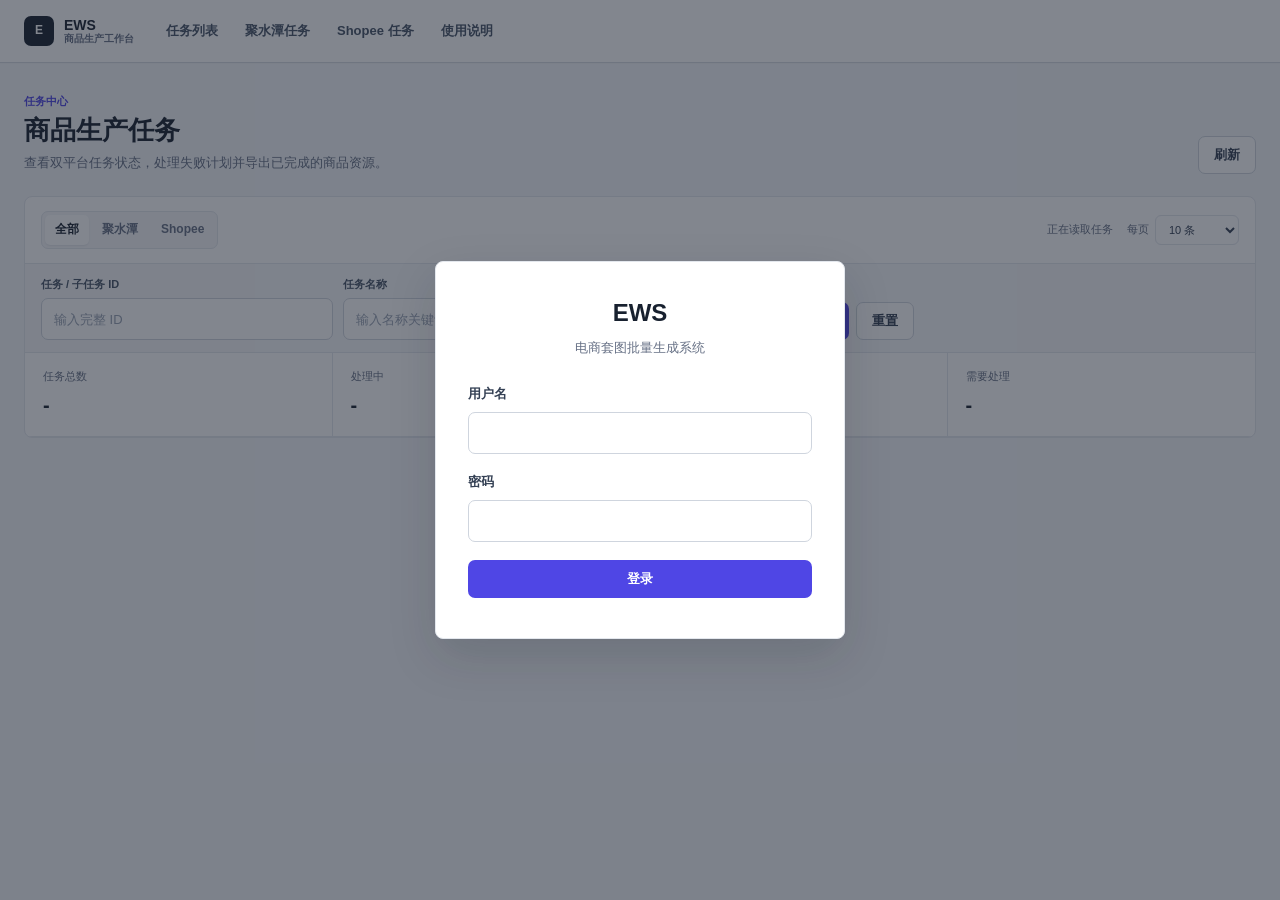
==== commit 0403a51f: "feat: add task list search controls" ====
--- a/index.html
+++ b/index.html
@@ -4,12 +4,14 @@
 <link rel="stylesheet" href="/css/style.css">
 <style>
 .task-workspace{border:1px solid var(--gray-200);border-radius:8px;background:#fff;overflow:hidden}.task-toolbar{display:flex;align-items:center;justify-content:space-between;gap:16px;padding:14px 16px;border-bottom:1px solid var(--gray-200)}.task-filter{display:flex;gap:3px;padding:3px;border:1px solid var(--gray-200);border-radius:7px;background:var(--gray-50)}.task-filter button{min-height:30px;padding:5px 10px;border:0;border-radius:5px;background:transparent;color:var(--gray-500);cursor:pointer;font-size:12px;font-weight:650}.task-filter button.active{background:#fff;color:var(--gray-900);box-shadow:0 1px 2px rgba(16,24,40,.08)}.task-toolbar-meta{display:flex;align-items:center;gap:14px}.page-size-control{display:flex;align-items:center;gap:6px;color:var(--gray-500);font-size:11px;white-space:nowrap}.page-size-control select{height:30px;padding:0 26px 0 9px;border:1px solid var(--gray-200);border-radius:6px;background:#fff;color:var(--gray-700);font:inherit;cursor:pointer}.page-size-control select:disabled{cursor:wait;opacity:.6}.task-overview{display:grid;grid-template-columns:repeat(4,minmax(0,1fr));border-bottom:1px solid var(--gray-200)}.task-metric{padding:15px 18px;border-right:1px solid var(--gray-200)}.task-metric:last-child{border-right:0}.task-metric span{display:block;color:var(--gray-500);font-size:11px}.task-metric strong{display:block;margin-top:3px;color:var(--gray-900);font-size:20px;font-weight:750;font-variant-numeric:tabular-nums}.task-content table{min-width:920px}.task-content table.admin-task-table{min-width:1040px}.task-name{color:var(--gray-900);font-weight:650}.platform-tag{margin-right:0}.tag-jst{background:#edf5ff;color:#205fa8}.tag-shopee{background:#fff5e8;color:#9a5805}.task-actions{display:flex;gap:5px;flex-wrap:wrap}.muted{color:var(--gray-500);font-size:11px}.btn-warning{background:#b66a08;color:#fff}.btn-warning-outline{background:#fff;border-color:#e4bf8a;color:#9a5805}
+.task-query-toolbar{padding:12px 16px;border-bottom:1px solid var(--gray-200);background:var(--gray-50)}.task-query-form{display:grid;grid-template-columns:minmax(150px,.8fr) minmax(210px,1.2fr) minmax(210px,1.2fr) auto;gap:10px;align-items:end}.task-query-form.without-user-filter{grid-template-columns:minmax(210px,1fr) minmax(210px,1fr) auto}.task-query-field{display:flex;min-width:0;flex-direction:column;gap:5px}.task-query-field[hidden]{display:none}.task-query-field span{color:var(--gray-600);font-size:11px;font-weight:650}.task-query-field .form-input{width:100%;height:36px;min-width:0}.task-query-actions{display:flex;gap:7px}.task-query-actions .btn{height:36px;white-space:nowrap}
 .btn.action-loading{cursor:wait;pointer-events:none;opacity:.72}.btn.action-loading::after{content:"";width:12px;height:12px;border:2px solid currentColor;border-right-color:transparent;border-radius:50%;display:inline-block;animation:actionSpin .7s linear infinite}.confirm-message{color:var(--gray-700);font-size:14px;line-height:1.7}.confirm-subtle{color:var(--gray-500);font-size:12px;margin-top:10px}.confirm-modal .modal-footer .btn{min-width:76px;justify-content:center}@keyframes actionSpin{to{transform:rotate(360deg)}}
 .task-detail-modal{width:min(100%,980px);max-width:980px}.detail-hero{display:flex;align-items:flex-start;justify-content:space-between;gap:18px;padding-bottom:18px;border-bottom:1px solid var(--gray-200);margin-bottom:18px}.detail-hero h3{margin-top:7px;color:var(--gray-900);font-size:18px}.detail-grid{display:grid;grid-template-columns:repeat(4,minmax(0,1fr));gap:1px;border:1px solid var(--gray-200);border-radius:8px;background:var(--gray-200);overflow:hidden;margin-bottom:20px}.detail-grid .detail-section{min-height:76px;margin:0;padding:13px;background:#fff}.template-switcher{padding:13px 14px;margin:-4px 0 20px;border:1px solid var(--gray-200);border-radius:7px;background:var(--gray-50)}.template-switcher .form-label{margin-bottom:7px}.template-switch-controls{display:grid;grid-template-columns:minmax(0,1fr) 120px;gap:10px;align-items:stretch}.template-switch-controls .form-select,.template-switch-controls .btn{height:42px;min-height:42px}.template-switch-controls .btn{width:120px;padding-right:12px;padding-left:12px;overflow:hidden}.template-switcher .form-hint{margin-top:6px}.plan-toolbar{display:flex;gap:8px;align-items:center;justify-content:space-between;flex-wrap:wrap;margin-bottom:10px}.plan-actions{display:flex;gap:5px;white-space:nowrap}.plan-table td:nth-child(5){min-width:220px;white-space:normal;word-break:break-word}
 .detail-loading-body{display:grid;min-height:320px;place-items:center}.detail-loading-state{display:flex;align-items:center;flex-direction:column;gap:10px;color:var(--gray-500);font-size:13px;text-align:center}.detail-loading-state .spinner{margin:0 0 4px}.detail-loading-state strong{color:var(--gray-800);font-size:15px}
 .image-preview-overlay{z-index:650;padding:24px;background:rgba(16,24,40,.76)}.image-preview-modal{display:grid;width:min(760px,calc(100vw - 48px));height:min(82dvh,760px);max-height:none;grid-template-rows:auto minmax(0,1fr);overflow:hidden}.image-preview-stage{position:relative;display:grid;min-height:280px;padding:24px;place-items:center;overflow:hidden;background:var(--gray-100);cursor:zoom-out}.image-preview-stage img{position:absolute;inset:24px;display:block;width:auto;height:auto;max-width:min(calc(100% - 48px),640px);max-height:calc(100% - 48px);margin:auto;object-fit:contain;opacity:0;transition:opacity var(--transition);cursor:default}.image-preview-stage img.is-loaded{opacity:1}.image-preview-state{display:flex;align-items:center;justify-content:center;gap:10px;color:var(--gray-600);font-size:13px}.image-preview-error{display:none;max-width:420px;color:var(--danger);text-align:center}.image-preview-stage.has-error .image-preview-loading{display:none}.image-preview-stage.has-error .image-preview-error{display:block}
+@media(max-width:900px){.task-query-form,.task-query-form.without-user-filter{grid-template-columns:repeat(2,minmax(0,1fr))}.task-query-actions{align-self:end}}
 @media(max-width:760px){.task-toolbar{align-items:flex-start;flex-direction:column}.task-toolbar-meta{width:100%;justify-content:space-between}.task-overview{grid-template-columns:repeat(2,1fr)}.task-metric:nth-child(2){border-right:0}.task-metric:nth-child(-n+2){border-bottom:1px solid var(--gray-200)}.detail-grid{grid-template-columns:repeat(2,1fr)}.template-switch-controls{grid-template-columns:1fr}.template-switch-controls .btn{width:100%}}
-@media(max-width:640px){.image-preview-overlay{align-items:center;padding:10px}.image-preview-modal{width:100%;height:82dvh;border-radius:8px}.image-preview-stage{padding:12px}.image-preview-stage img{inset:12px;max-width:calc(100% - 24px);max-height:calc(100% - 24px)}}
+@media(max-width:640px){.task-query-form,.task-query-form.without-user-filter{grid-template-columns:1fr}.task-query-actions .btn{flex:1}.image-preview-overlay{align-items:center;padding:10px}.image-preview-modal{width:100%;height:82dvh;border-radius:8px}.image-preview-stage{padding:12px}.image-preview-stage img{inset:12px;max-width:calc(100% - 24px);max-height:calc(100% - 24px)}}
 </style>
 </head><body>
 <script src="/js/nav.js"></script>
@@ -19,6 +21,12 @@
 <button class="btn btn-outline" onclick="window.refreshTasks&&window.refreshTasks(this)">刷新</button></div></div>
 <section class="task-workspace">
   <div class="task-toolbar"><div class="task-filter" id="taskFilter"><button type="button" class="active" onclick="setTaskFilter('',this)">全部</button><button type="button" onclick="setTaskFilter('jst',this)">聚水潭</button><button type="button" onclick="setTaskFilter('shopee',this)">Shopee</button></div><div class="task-toolbar-meta"><span class="muted" id="taskRange">正在读取任务</span><label class="page-size-control" for="taskPageSize">每页<select id="taskPageSize" onchange="setTaskPageSize(this.value,this)"><option value="10">10 条</option><option value="20">20 条</option></select></label></div></div>
+  <div class="task-query-toolbar"><form class="task-query-form" id="taskQueryForm" onsubmit="applyTaskFilters(event)">
+    <label class="task-query-field" id="taskUserFilterField" hidden><span>创建用户</span><select class="form-input" id="taskUserFilter" onchange="applyTaskFilters()"><option value="">全部用户</option></select></label>
+    <label class="task-query-field"><span>任务 / 子任务 ID</span><input class="form-input" id="taskIdSearch" type="search" autocomplete="off" placeholder="输入完整 ID"></label>
+    <label class="task-query-field"><span>任务名称</span><input class="form-input" id="taskNameSearch" type="search" autocomplete="off" placeholder="输入名称关键词"></label>
+    <div class="task-query-actions"><button class="btn btn-primary" type="submit">查询</button><button class="btn btn-outline" type="button" onclick="resetTaskFilters()">重置</button></div>
+  </form></div>
   <div class="task-overview" id="taskOverview"><div class="task-metric"><span>任务总数</span><strong>-</strong></div><div class="task-metric"><span>处理中</span><strong>-</strong></div><div class="task-metric"><span>已完成</span><strong>-</strong></div><div class="task-metric"><span>需要处理</span><strong>-</strong></div></div>
   <div class="task-content" id="taskContent"></div>
 </section>
@@ -43,7 +51,7 @@
   </div>
 </div>
 
-<script src="/js/api.js"></script>
+<script src="/js/api.js?v=20260807-1"></script>
 <script>
 var ACTION_TIMEOUT_MS=120000;
 var activeActionLocks={};
@@ -53,7 +61,10 @@
 var savedTaskPageSize=parseInt(localStorage.getItem('ews_task_page_size'));
 var taskPageSize=savedTaskPageSize===20?20:10;
 var taskPlatformFilter='';
-document.addEventListener('DOMContentLoaded',async()=>{syncTaskPageSizeControl();if(!await requireAuth())return;refreshNavCredits();renderCreateActions();await refreshTasks()});
+var taskUserFilter='';
+var taskIdSearch='';
+var taskNameSearch='';
+document.addEventListener('DOMContentLoaded',async()=>{syncTaskPageSizeControl();if(!await requireAuth())return;refreshNavCredits();renderCreateActions();configureTaskFilterScope();await refreshTasks()});
 
 function userPlatformAccess(){return localStorage.getItem('ews_platform_access')||'allow'}
 function userCanCreate(platform){return localStorage.getItem('ews_role')==='admin'||userPlatformAccess()==='allow'||userPlatformAccess()===platform}
@@ -82,6 +93,35 @@
   document.querySelectorAll('#taskFilter button').forEach(function(item){item.classList.toggle('active',item===button)});
   refreshTasks();
 }
+function configureTaskFilterScope(){
+  var role=localStorage.getItem('ews_role')||'';
+  var hidden=role!=='admin'&&role!=='group_admin';
+  document.getElementById('taskUserFilterField').hidden=hidden;
+  document.getElementById('taskQueryForm').classList.toggle('without-user-filter',hidden);
+}
+function syncTaskUserOptions(taskUsers){
+  var select=document.getElementById('taskUserFilter');
+  if(!select||document.getElementById('taskUserFilterField').hidden)return;
+  var users=Array.from(new Set((taskUsers||[]).filter(Boolean))).sort(function(a,b){return a.localeCompare(b)});
+  select.innerHTML='<option value="">全部用户</option>'+users.map(function(userId){return '<option value="'+escapeHtml(userId)+'">'+escapeHtml(userId)+'</option>'}).join('');
+  if(taskUserFilter&&users.includes(taskUserFilter))select.value=taskUserFilter;
+  else{taskUserFilter='';select.value=''}
+}
+async function applyTaskFilters(event){
+  if(event)event.preventDefault();
+  taskUserFilter=document.getElementById('taskUserFilterField').hidden?'':document.getElementById('taskUserFilter').value;
+  taskIdSearch=document.getElementById('taskIdSearch').value.trim();
+  taskNameSearch=document.getElementById('taskNameSearch').value.trim();
+  taskPage=1;
+  await refreshTasks();
+}
+async function resetTaskFilters(){
+  taskUserFilter='';taskIdSearch='';taskNameSearch='';taskPage=1;
+  document.getElementById('taskUserFilter').value='';
+  document.getElementById('taskIdSearch').value='';
+  document.getElementById('taskNameSearch').value='';
+  await refreshTasks();
+}
 function syncTaskPageSizeControl(){var select=document.getElementById('taskPageSize');if(select)select.value=String(taskPageSize)}
 async function setTaskPageSize(value,select){
   var next=parseInt(value);
@@ -95,25 +135,27 @@
   if(btn) setActionButtonLoading(btn,'刷新中...');
   try{
     const c=document.getElementById('taskContent');c.innerHTML=taskSkeleton();
-    const res=await API.getTasks(taskPlatformFilter,taskPage,taskPageSize);
+    const res=await API.getTasks(taskPlatformFilter,taskPage,taskPageSize,{userId:taskUserFilter,taskOrSubTaskId:taskIdSearch,name:taskNameSearch});
     if(!res.success){c.innerHTML='<div class="empty-state"><div class="empty-text">加载失败: '+(res.error||'')+'</div></div>';return}
     const tasks=res.tasks||[];
+    syncTaskUserOptions(res.task_users||[]);
     renderTaskOverview(tasks,res.total||0);
     document.getElementById('taskRange').textContent=tasks.length?'本页 '+tasks.length+' 个，共 '+(res.total||tasks.length)+' 个任务':'当前筛选暂无任务';
     if(tasks.length===0){c.innerHTML='<div class="empty-state"><div class="empty-text">暂无任务</div><div style="margin-top:16px">'+(createTaskButtonsHtml()||'<span class="muted">当前账号暂无可创建的平台</span>')+'</div></div>';return}
-    var isAdminList=localStorage.getItem('ews_role')==='admin';
-    var html='<div class="table-container"><table'+(isAdminList?' class="admin-task-table"':'')+'><thead><tr><th>平台</th><th>任务ID</th><th>任务名称</th>'+(isAdminList?'<th>创建用户</th>':'')+'<th>状态</th><th>创建时间</th><th>操作</th></tr></thead><tbody>';
+    var role=localStorage.getItem('ews_role')||'';var isAdminList=role==='admin'||role==='group_admin';
+    var html='<div class="table-container"><table'+(isAdminList?' class="admin-task-table"':'')+'><thead><tr><th>平台</th><th>任务ID</th><th>任务名称</th>'+(isAdminList?'<th>创建用户</th>':'')+'<th>状态</th><th>创建时间</th><th>完成时间</th><th>操作</th></tr></thead><tbody>';
     for(var i=0;i<tasks.length;i++){
       var t=tasks[i];
+      var canControlTask=role==='admin'||t.user_id===(localStorage.getItem('ews_username')||'');
       var platTag=t.platform==='jst'?'<span class="platform-tag tag-jst">聚水潭</span>':'<span class="platform-tag tag-shopee">虾皮</span>';
-      html+='<tr><td>'+platTag+'</td><td><code class="muted">'+escapeHtml((t.id||'').slice(0,8))+'</code></td><td><span class="task-name">'+escapeHtml(t.name||'(未命名)')+'</span></td>'+(isAdminList?'<td>'+escapeHtml(t.user_id||'未知')+'</td>':'')+'<td>'+statusBadge(t.status)+'</td><td>'+formatDate(t.created_at)+'</td><td><div class="task-actions">';
+      html+='<tr><td>'+platTag+'</td><td><code class="muted">'+escapeHtml((t.id||'').slice(0,8))+'</code></td><td><span class="task-name">'+escapeHtml(t.name||'(未命名)')+'</span></td>'+(isAdminList?'<td>'+escapeHtml(t.user_id||'未知')+'</td>':'')+'<td>'+statusBadge(t.status)+'</td><td>'+formatDate(t.created_at)+'</td><td>'+formatDate(t.completed_at||'')+'</td><td><div class="task-actions">';
       html+='<button class="btn btn-sm btn-outline" onclick="viewTask(\''+t.id+'\',this)">详情</button>';
       html+='<button class="btn btn-sm btn-outline" onclick="downloadTaskImages(\''+t.id+'\',this)">打包图片</button>';
       var hasPlans=(parseInt(t.plan_count)||0)>0;
-      if(t.status==='pending'&&!hasPlans) html+='<button class="btn btn-sm btn-success" onclick="pushTask(\''+t.id+'\',false,this)">推送</button>';
+      if(canControlTask&&t.status==='pending'&&!hasPlans) html+='<button class="btn btn-sm btn-success" onclick="pushTask(\''+t.id+'\',false,this)">推送</button>';
       if(t.status==='pending'&&!hasPlans&&localStorage.getItem('ews_role')==='admin') html+='<button class="btn btn-sm btn-warning-outline" onclick="pushTask(\''+t.id+'\',true,this)">测试</button>';
-      if(t.status==='failed'||t.status==='partial_failed') html+='<button class="btn btn-sm btn-warning" onclick="retryFailedPlans(\''+t.id+'\',this)">继续</button>';
-      html+='<button class="btn btn-sm btn-danger" onclick="deleteTask(\''+t.id+'\',this)">删除</button>';
+      if(canControlTask&&(t.status==='failed'||t.status==='partial_failed')) html+='<button class="btn btn-sm btn-warning" onclick="retryFailedPlans(\''+t.id+'\',this)">继续</button>';
+      if(canControlTask)html+='<button class="btn btn-sm btn-danger" onclick="deleteTask(\''+t.id+'\',this)">删除</button>';
       html+='</div></td></tr>';
     }
     html+='</tbody></table></div>';
@@ -156,6 +198,7 @@
 
 async function showJstDetail(t,plansResponse){
   var dt=document.createElement('div');dt.className='modal-overlay show';dt.id='detailModal';
+  var canControl=localStorage.getItem('ews_role')==='admin'||t.user_id===(localStorage.getItem('ews_username')||'');
   var done=(t.sub_tasks||[]).filter(function(s){return s.status==='completed'}).length;
   var typeLabel=t.product_type==='single'?'无规格':t.product_type==='two'?'二维规格':'一维规格';
   var html='<div class="modal task-detail-modal"><div class="modal-header"><div class="modal-title">任务详情</div><button class="modal-close" onclick="closeDetail()">&times;</button></div><div class="modal-body">';
@@ -166,7 +209,7 @@
   html+='<div class="detail-section"><div class="detail-label">图片配置</div><div class="detail-value">'+(t.main_image_count||5)+' 主图，'+(t.detail_image_count||5)+' 详情图</div></div></div>';
   var skuImageMode=t.variation_image_mode==='ai'||t.variation_image_mode==='option1'?'AI 生成':t.variation_image_mode==='upload'?'自上传':'无规格';
   html+='<div class="detail-grid"><div class="detail-section"><div class="detail-label">商品结构</div><div class="detail-value">'+typeLabel+'</div></div><div class="detail-section"><div class="detail-label">模板行数</div><div class="detail-value">'+((t.generate_count||1)*(t.variants||[]).length)+'</div></div><div class="detail-section"><div class="detail-label">供应商</div><div class="detail-value">'+escapeHtml(t.supplier_name||'未填写')+'</div></div><div class="detail-section"><div class="detail-label">SKU 图片模式</div><div class="detail-value">'+skuImageMode+'</div></div></div>';
-  html+=await renderPushPlans(t.id,plansResponse);
+  html+=await renderPushPlans(t.id,plansResponse,canControl);
   if(t.variants) html+='<div class="detail-section"><div class="detail-label">SKU 组合 ('+t.variants.length+'个)</div><div class="detail-value">'+t.variants.map(function(v){return escapeHtml((v.tier1_value||v.name||'默认商品')+(v.tier2_value?' / '+v.tier2_value:''))}).join(', ')+'</div></div>';
   html+='</div><div class="modal-footer"><button class="btn btn-outline" onclick="downloadTaskImages(\''+t.id+'\',this)">打包图片</button><button class="btn btn-primary" onclick="doExport(\''+t.id+'\')">导出聚水潭</button><button class="btn btn-outline" onclick="closeDetail()">关闭</button></div></div>';
   dt.innerHTML=html;document.body.appendChild(dt);
@@ -174,6 +217,7 @@
 
 async function showShopeeDetail(t,plansResponse){
   var dt=document.createElement('div');dt.className='modal-overlay show';dt.id='detailModal';
+  var canControl=localStorage.getItem('ews_role')==='admin'||t.user_id===(localStorage.getItem('ews_username')||'');
   var p=t.product||{};
   var done=(p.sub_tasks||[]).filter(function(s){return s.status==='completed'}).length;
   var v=(p.variations||[]).map(function(v){return escapeHtml(v.option1+(v.option2?'/'+v.option2:''))}).join(', ');
@@ -200,11 +244,11 @@
   html+='<div class="detail-section"><div class="detail-label">SKU 图片模式</div><div class="detail-value">'+skuImageMode+'</div></div>';
   html+='<div class="detail-section"><div class="detail-label">SKU 重量</div><div class="detail-value">'+weights+' kg</div></div>';
   html+='<div class="detail-section"><div class="detail-label">包装尺寸</div><div class="detail-value">'+dimensionMode+' · '+escapeHtml(dimensionValues)+(dimensionValues==='未填写'?'':' cm')+'</div></div></div>';
-  if(templateProfiles.length){
+  if(canControl&&templateProfiles.length){
     var templateOptions=templateProfiles.map(function(profile){var name=profile.display_name||profile.global_alias||profile.profile_code;return'<option value="'+escapeHtml(profile.id)+'" '+(profile.id===p.template_profile_id?'selected':'')+'>'+escapeHtml(name)+' · '+escapeHtml(profile.profile_code)+'</option>'}).join('');
     html+='<div class="template-switcher"><label class="form-label" for="taskTemplateSelect">切换导出模板</label><div class="template-switch-controls"><select class="form-select" id="taskTemplateSelect" data-current-template="'+escapeHtml(p.template_profile_id||'')+'">'+templateOptions+'</select><button class="btn btn-outline" type="button" onclick="switchShopeeTemplate(\''+escapeHtml(t.id)+'\',this)">切换模板</button></div><div class="form-hint">仅更新模板关联，现有商品、图片和工作流结果不会重建。</div></div>';
   }
-  html+=await renderPushPlans(t.id,plansResponse);
+  html+=await renderPushPlans(t.id,plansResponse,canControl);
   html+='</div><div class="modal-footer"><button class="btn btn-outline" onclick="downloadTaskImages(\''+t.id+'\',this)">打包图片</button><button class="btn btn-primary" onclick="doExport(\''+t.id+'\')">导出Shopee</button><button class="btn btn-outline" onclick="closeDetail()">关闭</button></div></div>';
   dt.innerHTML=html;document.body.appendChild(dt);
 }
@@ -627,20 +671,21 @@
   XLSX.writeFile(wb,'聚水潭_'+safeFileName(res.task_title||taskId.slice(0,8))+'_'+new Date().toISOString().slice(0,10)+'.xlsx');
 }
 
-async function renderPushPlans(taskId,preloadedResponse){
+async function renderPushPlans(taskId,preloadedResponse,canControl){
   var res=preloadedResponse;
   if(res===undefined){try{res=await API.getPushPlans(taskId)}catch(e){res=null}}
   var plans=(res&&res.success)?(res.plans||[]):[];
-  var stats=(res&&res.success&&res.stats)?res.stats:{pending:0,processing:0,done:0,failed:0,total:0};
+  var stats=(res&&res.success&&res.stats)?res.stats:{pending:0,dispatching:0,processing:0,done:0,failed:0,total:0};
   var html='<div class="detail-section"><div style="display:flex;justify-content:space-between;align-items:center;margin-bottom:8px;gap:8px;flex-wrap:wrap">';
   html+='<div class="detail-label">推送计划 <span class="muted">共 '+(stats.total||plans.length)+' 项';
   if(stats.done) html+='，成功 '+stats.done;
   if(stats.failed) html+='，失败 '+stats.failed;
   if(stats.pending) html+='，待推送 '+stats.pending;
+  if(stats.dispatching) html+='，正在投递 '+stats.dispatching;
   if(stats.processing) html+='，处理中 '+stats.processing;
   html+='</span></div>';
   html+='<div class="plan-toolbar">';
-  if(stats.failed)html+='<button class="btn btn-sm btn-danger" onclick="retryFailedPlans(\''+taskId+'\',this)">重试全部失败 ('+stats.failed+')</button>';
+  if(canControl&&stats.failed)html+='<button class="btn btn-sm btn-danger" onclick="retryFailedPlans(\''+taskId+'\',this)">重试全部失败 ('+stats.failed+')</button>';
   html+='<button class="btn btn-sm btn-outline" onclick="refreshTaskDetail(\''+taskId+'\',this)">刷新队列</button></div></div>';
   if(!res||!res.success){return html+'<div class="muted">推送计划加载失败</div></div>'}
   if(!plans.length){return html+'<div class="muted">暂无推送计划，任务推送后会在这里显示队列状态。</div></div>'}
@@ -648,9 +693,9 @@
   for(var i=0;i<plans.length;i++){
     var p=plans[i];
     var actions=[];
-    if(p.status==='failed') actions.push('<button class="btn btn-sm btn-outline" onclick="retryPlan(\''+taskId+'\',\''+p.id+'\',this,\'retry\')">重试</button>');
-    else if(p.status==='pending') actions.push('<button class="btn btn-sm btn-primary" onclick="retryPlan(\''+taskId+'\',\''+p.id+'\',this,\'push\')">推送</button>');
-    else if(p.status==='done') actions.push('<button class="btn btn-sm btn-outline" onclick="retryPlan(\''+taskId+'\',\''+p.id+'\',this,\'regen\')">重新生成</button>');
+    if(canControl&&p.status==='failed') actions.push('<button class="btn btn-sm btn-outline" onclick="retryPlan(\''+taskId+'\',\''+p.id+'\',this,\'retry\')">重试</button>');
+    else if(canControl&&p.status==='pending') actions.push('<button class="btn btn-sm btn-primary" onclick="retryPlan(\''+taskId+'\',\''+p.id+'\',this,\'push\')">推送</button>');
+    else if(canControl&&p.status==='done') actions.push('<button class="btn btn-sm btn-outline" onclick="retryPlan(\''+taskId+'\',\''+p.id+'\',this,\'regen\')">重新生成</button>');
     if(p.status==='done'&&p.preview_url) actions.push('<button type="button" class="btn btn-sm btn-outline" data-preview-url="'+escapeHtml(p.preview_url)+'" data-preview-title="'+escapeHtml(planTypeLabel(p.webhook_type)+' 图片预览')+'" onclick="openImagePreview(this)">预览</button>');
     var action=actions.length?'<div class="plan-actions">'+actions.join('')+'</div>':'<span class="muted">-</span>';
     html+='<tr><td>'+escapeHtml(planTypeLabel(p.webhook_type))+'</td><td>'+planStatusBadge(p.status)+'</td><td>'+action+'</td><td><code class="muted">'+escapeHtml((p.sub_task_id||'').slice(0,8)||'-')+'</code></td><td>'+escapeHtml((p.error||'').slice(0,160))+'</td></tr>';
@@ -670,7 +715,7 @@
 }
 
 function planStatusBadge(status){
-  var map={pending:['待推送','badge-warning'],processing:['处理中','badge-info'],done:['已完成','badge-success'],failed:['失败','badge-danger']};
+  var map={pending:['待推送','badge-warning'],dispatching:['正在投递','badge-info'],processing:['处理中','badge-info'],done:['已完成','badge-success'],failed:['失败','badge-danger']};
   var s=map[status]||[status||'', 'badge-default'];
   return '<span class="badge '+s[1]+'">'+escapeHtml(s[0])+'</span>';
 }
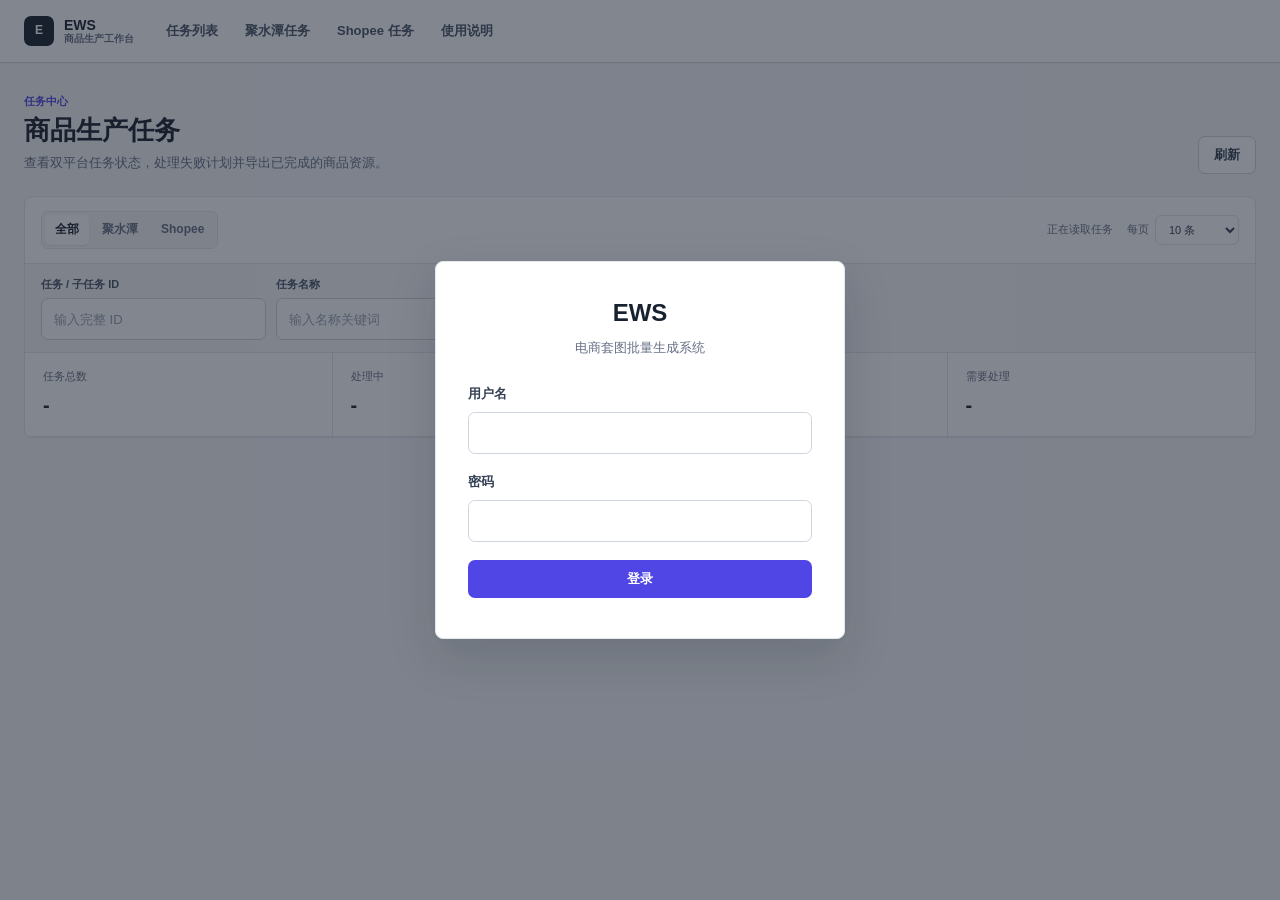
==== commit da706f5a: "feat: add multi-user and group task filters" ====
--- a/index.html
+++ b/index.html
@@ -4,14 +4,14 @@
 <link rel="stylesheet" href="/css/style.css">
 <style>
 .task-workspace{border:1px solid var(--gray-200);border-radius:8px;background:#fff;overflow:hidden}.task-toolbar{display:flex;align-items:center;justify-content:space-between;gap:16px;padding:14px 16px;border-bottom:1px solid var(--gray-200)}.task-filter{display:flex;gap:3px;padding:3px;border:1px solid var(--gray-200);border-radius:7px;background:var(--gray-50)}.task-filter button{min-height:30px;padding:5px 10px;border:0;border-radius:5px;background:transparent;color:var(--gray-500);cursor:pointer;font-size:12px;font-weight:650}.task-filter button.active{background:#fff;color:var(--gray-900);box-shadow:0 1px 2px rgba(16,24,40,.08)}.task-toolbar-meta{display:flex;align-items:center;gap:14px}.page-size-control{display:flex;align-items:center;gap:6px;color:var(--gray-500);font-size:11px;white-space:nowrap}.page-size-control select{height:30px;padding:0 26px 0 9px;border:1px solid var(--gray-200);border-radius:6px;background:#fff;color:var(--gray-700);font:inherit;cursor:pointer}.page-size-control select:disabled{cursor:wait;opacity:.6}.task-overview{display:grid;grid-template-columns:repeat(4,minmax(0,1fr));border-bottom:1px solid var(--gray-200)}.task-metric{padding:15px 18px;border-right:1px solid var(--gray-200)}.task-metric:last-child{border-right:0}.task-metric span{display:block;color:var(--gray-500);font-size:11px}.task-metric strong{display:block;margin-top:3px;color:var(--gray-900);font-size:20px;font-weight:750;font-variant-numeric:tabular-nums}.task-content table{min-width:920px}.task-content table.admin-task-table{min-width:1040px}.task-name{color:var(--gray-900);font-weight:650}.platform-tag{margin-right:0}.tag-jst{background:#edf5ff;color:#205fa8}.tag-shopee{background:#fff5e8;color:#9a5805}.task-actions{display:flex;gap:5px;flex-wrap:wrap}.muted{color:var(--gray-500);font-size:11px}.btn-warning{background:#b66a08;color:#fff}.btn-warning-outline{background:#fff;border-color:#e4bf8a;color:#9a5805}
-.task-query-toolbar{padding:12px 16px;border-bottom:1px solid var(--gray-200);background:var(--gray-50)}.task-query-form{display:grid;grid-template-columns:minmax(150px,.8fr) minmax(210px,1.2fr) minmax(210px,1.2fr) auto;gap:10px;align-items:end}.task-query-form.without-user-filter{grid-template-columns:minmax(210px,1fr) minmax(210px,1fr) auto}.task-query-field{display:flex;min-width:0;flex-direction:column;gap:5px}.task-query-field[hidden]{display:none}.task-query-field span{color:var(--gray-600);font-size:11px;font-weight:650}.task-query-field .form-input{width:100%;height:36px;min-width:0}.task-query-actions{display:flex;gap:7px}.task-query-actions .btn{height:36px;white-space:nowrap}
+.task-query-toolbar{padding:12px 16px;border-bottom:1px solid var(--gray-200);background:var(--gray-50)}.task-query-form{display:grid;grid-template-columns:minmax(135px,.7fr) minmax(175px,.9fr) minmax(190px,1fr) minmax(190px,1fr) auto;gap:10px;align-items:end}.task-query-form.without-group-filter{grid-template-columns:minmax(175px,.9fr) minmax(210px,1fr) minmax(210px,1fr) auto}.task-query-form.without-group-filter.without-user-filter{grid-template-columns:minmax(210px,1fr) minmax(210px,1fr) auto}.task-query-field{display:flex;min-width:0;flex-direction:column;gap:5px}.task-query-field[hidden]{display:none}.task-query-field>span{color:var(--gray-600);font-size:11px;font-weight:650}.task-query-field .form-input{width:100%;height:36px;min-width:0}.task-user-picker{position:relative}.task-user-picker summary{display:flex;height:36px;align-items:center;justify-content:space-between;gap:10px;padding:0 12px;border:1px solid var(--gray-300);border-radius:6px;background:#fff;color:var(--gray-800);font-size:13px;cursor:pointer;list-style:none}.task-user-picker summary::-webkit-details-marker{display:none}.task-user-picker summary::after{width:6px;height:6px;flex:0 0 auto;border-right:1.5px solid var(--gray-500);border-bottom:1.5px solid var(--gray-500);content:"";transform:translateY(-2px) rotate(45deg)}.task-user-picker[open] summary::after{transform:translateY(2px) rotate(225deg)}.task-user-picker summary span{overflow:hidden;text-overflow:ellipsis;white-space:nowrap}.task-user-menu{position:absolute;z-index:20;top:41px;right:0;left:0;padding:7px;border:1px solid var(--gray-200);border-radius:7px;background:#fff;box-shadow:0 8px 20px rgba(16,24,40,.14)}.task-user-options{max-height:220px;overflow:auto}.task-user-option{display:flex;min-height:32px;align-items:center;gap:8px;padding:5px 7px;border-radius:5px;color:var(--gray-700);font-size:12px;cursor:pointer}.task-user-option:hover{background:var(--gray-50)}.task-user-option input{width:15px;height:15px;margin:0;accent-color:var(--primary)}.task-user-empty{display:block;padding:8px;color:var(--gray-500);font-size:12px}.task-user-clear{width:100%;margin-top:5px;padding:7px;border:0;border-top:1px solid var(--gray-100);background:#fff;color:var(--gray-600);font-size:11px;cursor:pointer;text-align:left}.task-user-clear:hover{color:var(--gray-900)}.task-query-actions{display:flex;gap:7px}.task-query-actions .btn{height:36px;white-space:nowrap}
 .btn.action-loading{cursor:wait;pointer-events:none;opacity:.72}.btn.action-loading::after{content:"";width:12px;height:12px;border:2px solid currentColor;border-right-color:transparent;border-radius:50%;display:inline-block;animation:actionSpin .7s linear infinite}.confirm-message{color:var(--gray-700);font-size:14px;line-height:1.7}.confirm-subtle{color:var(--gray-500);font-size:12px;margin-top:10px}.confirm-modal .modal-footer .btn{min-width:76px;justify-content:center}@keyframes actionSpin{to{transform:rotate(360deg)}}
 .task-detail-modal{width:min(100%,980px);max-width:980px}.detail-hero{display:flex;align-items:flex-start;justify-content:space-between;gap:18px;padding-bottom:18px;border-bottom:1px solid var(--gray-200);margin-bottom:18px}.detail-hero h3{margin-top:7px;color:var(--gray-900);font-size:18px}.detail-grid{display:grid;grid-template-columns:repeat(4,minmax(0,1fr));gap:1px;border:1px solid var(--gray-200);border-radius:8px;background:var(--gray-200);overflow:hidden;margin-bottom:20px}.detail-grid .detail-section{min-height:76px;margin:0;padding:13px;background:#fff}.template-switcher{padding:13px 14px;margin:-4px 0 20px;border:1px solid var(--gray-200);border-radius:7px;background:var(--gray-50)}.template-switcher .form-label{margin-bottom:7px}.template-switch-controls{display:grid;grid-template-columns:minmax(0,1fr) 120px;gap:10px;align-items:stretch}.template-switch-controls .form-select,.template-switch-controls .btn{height:42px;min-height:42px}.template-switch-controls .btn{width:120px;padding-right:12px;padding-left:12px;overflow:hidden}.template-switcher .form-hint{margin-top:6px}.plan-toolbar{display:flex;gap:8px;align-items:center;justify-content:space-between;flex-wrap:wrap;margin-bottom:10px}.plan-actions{display:flex;gap:5px;white-space:nowrap}.plan-table td:nth-child(5){min-width:220px;white-space:normal;word-break:break-word}
 .detail-loading-body{display:grid;min-height:320px;place-items:center}.detail-loading-state{display:flex;align-items:center;flex-direction:column;gap:10px;color:var(--gray-500);font-size:13px;text-align:center}.detail-loading-state .spinner{margin:0 0 4px}.detail-loading-state strong{color:var(--gray-800);font-size:15px}
 .image-preview-overlay{z-index:650;padding:24px;background:rgba(16,24,40,.76)}.image-preview-modal{display:grid;width:min(760px,calc(100vw - 48px));height:min(82dvh,760px);max-height:none;grid-template-rows:auto minmax(0,1fr);overflow:hidden}.image-preview-stage{position:relative;display:grid;min-height:280px;padding:24px;place-items:center;overflow:hidden;background:var(--gray-100);cursor:zoom-out}.image-preview-stage img{position:absolute;inset:24px;display:block;width:auto;height:auto;max-width:min(calc(100% - 48px),640px);max-height:calc(100% - 48px);margin:auto;object-fit:contain;opacity:0;transition:opacity var(--transition);cursor:default}.image-preview-stage img.is-loaded{opacity:1}.image-preview-state{display:flex;align-items:center;justify-content:center;gap:10px;color:var(--gray-600);font-size:13px}.image-preview-error{display:none;max-width:420px;color:var(--danger);text-align:center}.image-preview-stage.has-error .image-preview-loading{display:none}.image-preview-stage.has-error .image-preview-error{display:block}
-@media(max-width:900px){.task-query-form,.task-query-form.without-user-filter{grid-template-columns:repeat(2,minmax(0,1fr))}.task-query-actions{align-self:end}}
+@media(max-width:1120px){.task-query-form,.task-query-form.without-group-filter,.task-query-form.without-group-filter.without-user-filter{grid-template-columns:repeat(2,minmax(0,1fr))}.task-query-actions{align-self:end}}
 @media(max-width:760px){.task-toolbar{align-items:flex-start;flex-direction:column}.task-toolbar-meta{width:100%;justify-content:space-between}.task-overview{grid-template-columns:repeat(2,1fr)}.task-metric:nth-child(2){border-right:0}.task-metric:nth-child(-n+2){border-bottom:1px solid var(--gray-200)}.detail-grid{grid-template-columns:repeat(2,1fr)}.template-switch-controls{grid-template-columns:1fr}.template-switch-controls .btn{width:100%}}
-@media(max-width:640px){.task-query-form,.task-query-form.without-user-filter{grid-template-columns:1fr}.task-query-actions .btn{flex:1}.image-preview-overlay{align-items:center;padding:10px}.image-preview-modal{width:100%;height:82dvh;border-radius:8px}.image-preview-stage{padding:12px}.image-preview-stage img{inset:12px;max-width:calc(100% - 24px);max-height:calc(100% - 24px)}}
+@media(max-width:640px){.task-query-form,.task-query-form.without-group-filter,.task-query-form.without-group-filter.without-user-filter{grid-template-columns:1fr}.task-user-menu{position:static;margin-top:4px}.task-query-actions .btn{flex:1}.image-preview-overlay{align-items:center;padding:10px}.image-preview-modal{width:100%;height:82dvh;border-radius:8px}.image-preview-stage{padding:12px}.image-preview-stage img{inset:12px;max-width:calc(100% - 24px);max-height:calc(100% - 24px)}}
 </style>
 </head><body>
 <script src="/js/nav.js"></script>
@@ -22,7 +22,8 @@
 <section class="task-workspace">
   <div class="task-toolbar"><div class="task-filter" id="taskFilter"><button type="button" class="active" onclick="setTaskFilter('',this)">全部</button><button type="button" onclick="setTaskFilter('jst',this)">聚水潭</button><button type="button" onclick="setTaskFilter('shopee',this)">Shopee</button></div><div class="task-toolbar-meta"><span class="muted" id="taskRange">正在读取任务</span><label class="page-size-control" for="taskPageSize">每页<select id="taskPageSize" onchange="setTaskPageSize(this.value,this)"><option value="10">10 条</option><option value="20">20 条</option></select></label></div></div>
   <div class="task-query-toolbar"><form class="task-query-form" id="taskQueryForm" onsubmit="applyTaskFilters(event)">
-    <label class="task-query-field" id="taskUserFilterField" hidden><span>创建用户</span><select class="form-input" id="taskUserFilter" onchange="applyTaskFilters()"><option value="">全部用户</option></select></label>
+    <label class="task-query-field" id="taskGroupFilterField" hidden><span>任务分组</span><select class="form-input" id="taskGroupFilter" onchange="changeTaskGroupFilter()"><option value="">全部分组</option></select></label>
+    <div class="task-query-field" id="taskUserFilterField" hidden><span>创建用户</span><details class="task-user-picker" id="taskUserFilter"><summary><span id="taskUserFilterLabel">全部用户</span></summary><div class="task-user-menu"><div class="task-user-options" id="taskUserOptions"></div><button class="task-user-clear" type="button" onclick="clearTaskUserSelection()">清除选择</button></div></details></div>
     <label class="task-query-field"><span>任务 / 子任务 ID</span><input class="form-input" id="taskIdSearch" type="search" autocomplete="off" placeholder="输入完整 ID"></label>
     <label class="task-query-field"><span>任务名称</span><input class="form-input" id="taskNameSearch" type="search" autocomplete="off" placeholder="输入名称关键词"></label>
     <div class="task-query-actions"><button class="btn btn-primary" type="submit">查询</button><button class="btn btn-outline" type="button" onclick="resetTaskFilters()">重置</button></div>
@@ -51,7 +52,7 @@
   </div>
 </div>
 
-<script src="/js/api.js?v=20260807-1"></script>
+<script src="/js/api.js?v=20260807-2"></script>
 <script>
 var ACTION_TIMEOUT_MS=120000;
 var activeActionLocks={};
@@ -61,7 +62,8 @@
 var savedTaskPageSize=parseInt(localStorage.getItem('ews_task_page_size'));
 var taskPageSize=savedTaskPageSize===20?20:10;
 var taskPlatformFilter='';
-var taskUserFilter='';
+var taskGroupFilter='';
+var taskUserFilters=[];
 var taskIdSearch='';
 var taskNameSearch='';
 document.addEventListener('DOMContentLoaded',async()=>{syncTaskPageSizeControl();if(!await requireAuth())return;refreshNavCredits();renderCreateActions();configureTaskFilterScope();await refreshTasks()});
@@ -95,29 +97,63 @@
 }
 function configureTaskFilterScope(){
   var role=localStorage.getItem('ews_role')||'';
-  var hidden=role!=='admin'&&role!=='group_admin';
-  document.getElementById('taskUserFilterField').hidden=hidden;
-  document.getElementById('taskQueryForm').classList.toggle('without-user-filter',hidden);
+  var groupHidden=role!=='admin';
+  var userHidden=role!=='admin'&&role!=='group_admin';
+  document.getElementById('taskGroupFilterField').hidden=groupHidden;
+  document.getElementById('taskUserFilterField').hidden=userHidden;
+  document.getElementById('taskQueryForm').classList.toggle('without-group-filter',groupHidden);
+  document.getElementById('taskQueryForm').classList.toggle('without-user-filter',userHidden);
+}
+function syncTaskGroupOptions(taskGroups){
+  var select=document.getElementById('taskGroupFilter');
+  if(!select||document.getElementById('taskGroupFilterField').hidden)return;
+  var groups=(taskGroups||[]).filter(function(group){return group&&group.id});
+  select.innerHTML='<option value="">全部分组</option>'+groups.map(function(group){return '<option value="'+escapeHtml(group.id)+'">'+escapeHtml(group.name||group.id)+'</option>'}).join('');
+  if(taskGroupFilter&&groups.some(function(group){return group.id===taskGroupFilter}))select.value=taskGroupFilter;
+  else{taskGroupFilter='';select.value=''}
 }
 function syncTaskUserOptions(taskUsers){
-  var select=document.getElementById('taskUserFilter');
-  if(!select||document.getElementById('taskUserFilterField').hidden)return;
-  var users=Array.from(new Set((taskUsers||[]).filter(Boolean))).sort(function(a,b){return a.localeCompare(b)});
-  select.innerHTML='<option value="">全部用户</option>'+users.map(function(userId){return '<option value="'+escapeHtml(userId)+'">'+escapeHtml(userId)+'</option>'}).join('');
-  if(taskUserFilter&&users.includes(taskUserFilter))select.value=taskUserFilter;
-  else{taskUserFilter='';select.value=''}
+  var options=document.getElementById('taskUserOptions');
+  if(!options||document.getElementById('taskUserFilterField').hidden)return;
+  var users=Array.from(new Set((taskUsers||[]).filter(Boolean).map(String))).sort(function(a,b){return a.localeCompare(b)});
+  taskUserFilters=taskUserFilters.filter(function(userId){return users.includes(userId)});
+  options.innerHTML=users.length?users.map(function(userId){return '<label class="task-user-option"><input type="checkbox" value="'+escapeHtml(userId)+'" '+(taskUserFilters.includes(userId)?'checked':'')+' onchange="syncTaskUserSelection()"><span>'+escapeHtml(userId)+'</span></label>'}).join(''):'<span class="task-user-empty">当前分组暂无任务用户</span>';
+  updateTaskUserFilterLabel();
+}
+function syncTaskUserSelection(){
+  taskUserFilters=Array.from(document.querySelectorAll('#taskUserOptions input:checked')).map(function(input){return input.value});
+  updateTaskUserFilterLabel();
+}
+function updateTaskUserFilterLabel(){
+  var label=document.getElementById('taskUserFilterLabel');
+  if(!label)return;
+  label.textContent=taskUserFilters.length===0?'全部用户':taskUserFilters.length===1?taskUserFilters[0]:'已选 '+taskUserFilters.length+' 个用户';
+}
+function clearTaskUserSelection(){
+  taskUserFilters=[];
+  document.querySelectorAll('#taskUserOptions input:checked').forEach(function(input){input.checked=false});
+  updateTaskUserFilterLabel();
+}
+async function changeTaskGroupFilter(){
+  taskGroupFilter=document.getElementById('taskGroupFilter').value;
+  clearTaskUserSelection();taskPage=1;
+  document.getElementById('taskUserFilter').open=false;
+  await refreshTasks();
 }
 async function applyTaskFilters(event){
   if(event)event.preventDefault();
-  taskUserFilter=document.getElementById('taskUserFilterField').hidden?'':document.getElementById('taskUserFilter').value;
+  taskGroupFilter=document.getElementById('taskGroupFilterField').hidden?'':document.getElementById('taskGroupFilter').value;
+  if(document.getElementById('taskUserFilterField').hidden)taskUserFilters=[];else syncTaskUserSelection();
   taskIdSearch=document.getElementById('taskIdSearch').value.trim();
   taskNameSearch=document.getElementById('taskNameSearch').value.trim();
   taskPage=1;
+  document.getElementById('taskUserFilter').open=false;
   await refreshTasks();
 }
 async function resetTaskFilters(){
-  taskUserFilter='';taskIdSearch='';taskNameSearch='';taskPage=1;
-  document.getElementById('taskUserFilter').value='';
+  taskGroupFilter='';taskUserFilters=[];taskIdSearch='';taskNameSearch='';taskPage=1;
+  document.getElementById('taskGroupFilter').value='';
+  clearTaskUserSelection();document.getElementById('taskUserFilter').open=false;
   document.getElementById('taskIdSearch').value='';
   document.getElementById('taskNameSearch').value='';
   await refreshTasks();
@@ -135,9 +171,10 @@
   if(btn) setActionButtonLoading(btn,'刷新中...');
   try{
     const c=document.getElementById('taskContent');c.innerHTML=taskSkeleton();
-    const res=await API.getTasks(taskPlatformFilter,taskPage,taskPageSize,{userId:taskUserFilter,taskOrSubTaskId:taskIdSearch,name:taskNameSearch});
+    const res=await API.getTasks(taskPlatformFilter,taskPage,taskPageSize,{groupId:taskGroupFilter,userIds:taskUserFilters,taskOrSubTaskId:taskIdSearch,name:taskNameSearch});
     if(!res.success){c.innerHTML='<div class="empty-state"><div class="empty-text">加载失败: '+(res.error||'')+'</div></div>';return}
     const tasks=res.tasks||[];
+    syncTaskGroupOptions(res.task_groups||[]);
     syncTaskUserOptions(res.task_users||[]);
     renderTaskOverview(tasks,res.total||0);
     document.getElementById('taskRange').textContent=tasks.length?'本页 '+tasks.length+' 个，共 '+(res.total||tasks.length)+' 个任务':'当前筛选暂无任务';
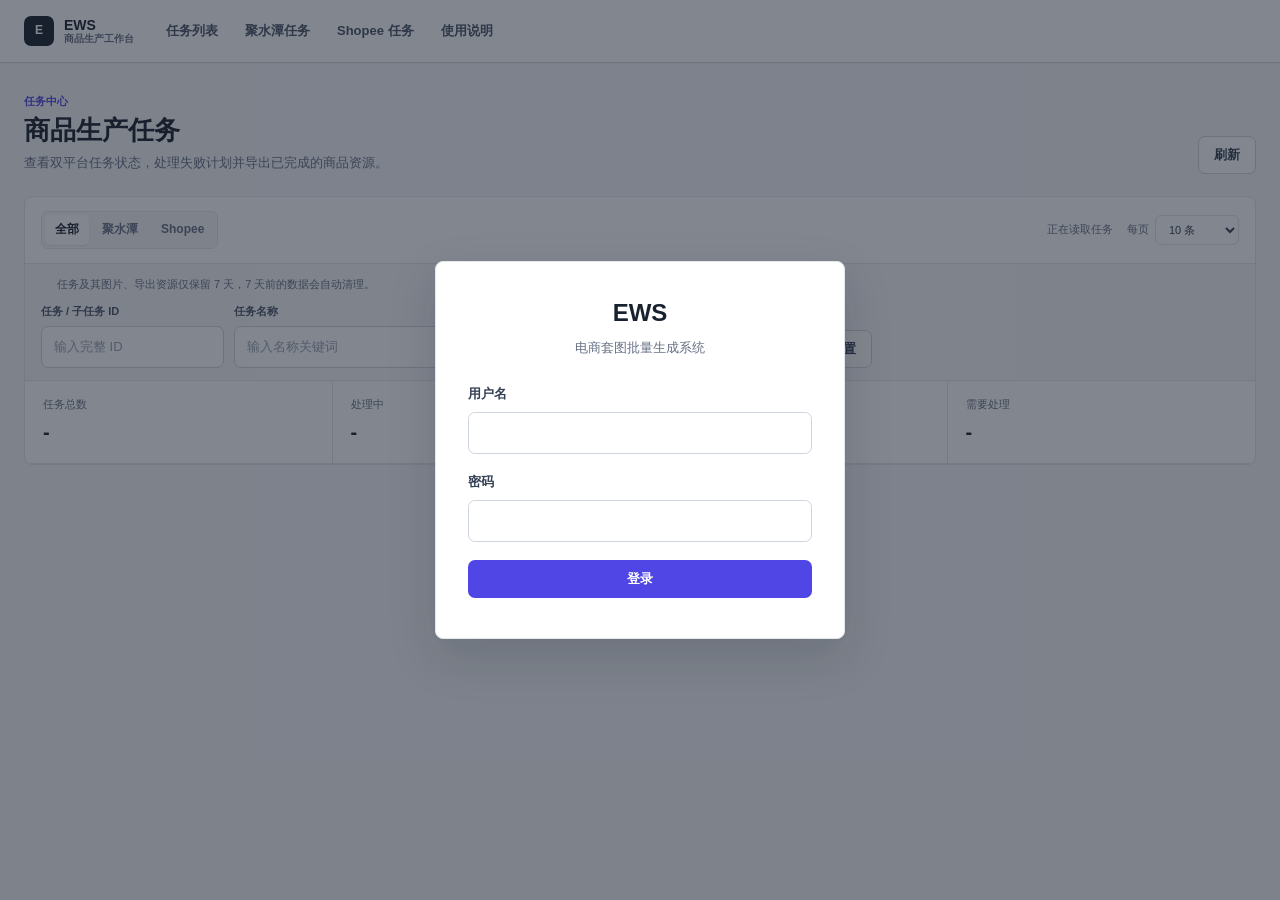
==== commit 3cc5ce91: "feat: add task date filter control" ====
--- a/index.html
+++ b/index.html
@@ -4,7 +4,7 @@
 <link rel="stylesheet" href="/css/style.css">
 <style>
 .task-workspace{border:1px solid var(--gray-200);border-radius:8px;background:#fff;overflow:hidden}.task-toolbar{display:flex;align-items:center;justify-content:space-between;gap:16px;padding:14px 16px;border-bottom:1px solid var(--gray-200)}.task-filter{display:flex;gap:3px;padding:3px;border:1px solid var(--gray-200);border-radius:7px;background:var(--gray-50)}.task-filter button{min-height:30px;padding:5px 10px;border:0;border-radius:5px;background:transparent;color:var(--gray-500);cursor:pointer;font-size:12px;font-weight:650}.task-filter button.active{background:#fff;color:var(--gray-900);box-shadow:0 1px 2px rgba(16,24,40,.08)}.task-toolbar-meta{display:flex;align-items:center;gap:14px}.page-size-control{display:flex;align-items:center;gap:6px;color:var(--gray-500);font-size:11px;white-space:nowrap}.page-size-control select{height:30px;padding:0 26px 0 9px;border:1px solid var(--gray-200);border-radius:6px;background:#fff;color:var(--gray-700);font:inherit;cursor:pointer}.page-size-control select:disabled{cursor:wait;opacity:.6}.task-overview{display:grid;grid-template-columns:repeat(4,minmax(0,1fr));border-bottom:1px solid var(--gray-200)}.task-metric{padding:15px 18px;border-right:1px solid var(--gray-200)}.task-metric:last-child{border-right:0}.task-metric span{display:block;color:var(--gray-500);font-size:11px}.task-metric strong{display:block;margin-top:3px;color:var(--gray-900);font-size:20px;font-weight:750;font-variant-numeric:tabular-nums}.task-content table{min-width:920px}.task-content table.admin-task-table{min-width:1040px}.task-name{color:var(--gray-900);font-weight:650}.platform-tag{margin-right:0}.tag-jst{background:#edf5ff;color:#205fa8}.tag-shopee{background:#fff5e8;color:#9a5805}.task-actions{display:flex;gap:5px;flex-wrap:wrap}.muted{color:var(--gray-500);font-size:11px}.btn-warning{background:#b66a08;color:#fff}.btn-warning-outline{background:#fff;border-color:#e4bf8a;color:#9a5805}
-.task-query-toolbar{padding:12px 16px;border-bottom:1px solid var(--gray-200);background:var(--gray-50)}.task-query-form{display:grid;grid-template-columns:minmax(135px,.7fr) minmax(175px,.9fr) minmax(190px,1fr) minmax(190px,1fr) auto;gap:10px;align-items:end}.task-query-form.without-group-filter{grid-template-columns:minmax(175px,.9fr) minmax(210px,1fr) minmax(210px,1fr) auto}.task-query-form.without-group-filter.without-user-filter{grid-template-columns:minmax(210px,1fr) minmax(210px,1fr) auto}.task-query-field{display:flex;min-width:0;flex-direction:column;gap:5px}.task-query-field[hidden]{display:none}.task-query-field>span{color:var(--gray-600);font-size:11px;font-weight:650}.task-query-field .form-input{width:100%;height:36px;min-width:0}.task-user-picker{position:relative}.task-user-picker summary{display:flex;height:36px;align-items:center;justify-content:space-between;gap:10px;padding:0 12px;border:1px solid var(--gray-300);border-radius:6px;background:#fff;color:var(--gray-800);font-size:13px;cursor:pointer;list-style:none}.task-user-picker summary::-webkit-details-marker{display:none}.task-user-picker summary::after{width:6px;height:6px;flex:0 0 auto;border-right:1.5px solid var(--gray-500);border-bottom:1.5px solid var(--gray-500);content:"";transform:translateY(-2px) rotate(45deg)}.task-user-picker[open] summary::after{transform:translateY(2px) rotate(225deg)}.task-user-picker summary span{overflow:hidden;text-overflow:ellipsis;white-space:nowrap}.task-user-menu{position:absolute;z-index:20;top:41px;right:0;left:0;padding:7px;border:1px solid var(--gray-200);border-radius:7px;background:#fff;box-shadow:0 8px 20px rgba(16,24,40,.14)}.task-user-options{max-height:220px;overflow:auto}.task-user-option{display:flex;min-height:32px;align-items:center;gap:8px;padding:5px 7px;border-radius:5px;color:var(--gray-700);font-size:12px;cursor:pointer}.task-user-option:hover{background:var(--gray-50)}.task-user-option input{width:15px;height:15px;margin:0;accent-color:var(--primary)}.task-user-empty{display:block;padding:8px;color:var(--gray-500);font-size:12px}.task-user-clear{width:100%;margin-top:5px;padding:7px;border:0;border-top:1px solid var(--gray-100);background:#fff;color:var(--gray-600);font-size:11px;cursor:pointer;text-align:left}.task-user-clear:hover{color:var(--gray-900)}.task-query-actions{display:flex;gap:7px}.task-query-actions .btn{height:36px;white-space:nowrap}
+.task-query-toolbar{padding:12px 16px;border-bottom:1px solid var(--gray-200);background:var(--gray-50)}.task-retention-notice{padding:0 16px 10px;color:var(--gray-500);font-size:11px}.task-query-form{display:grid;grid-template-columns:minmax(135px,.7fr) minmax(175px,.9fr) minmax(190px,1fr) minmax(190px,1fr) minmax(170px,.8fr) auto;gap:10px;align-items:end}.task-query-form.without-group-filter{grid-template-columns:minmax(175px,.9fr) minmax(210px,1fr) minmax(210px,1fr) minmax(170px,.8fr) auto}.task-query-form.without-group-filter.without-user-filter{grid-template-columns:minmax(210px,1fr) minmax(210px,1fr) minmax(170px,.8fr) auto}.task-query-field{display:flex;min-width:0;flex-direction:column;gap:5px}.task-query-field[hidden]{display:none}.task-query-field>span{color:var(--gray-600);font-size:11px;font-weight:650}.task-query-field .form-input{width:100%;height:36px;min-width:0}.task-user-picker{position:relative}.task-user-picker summary{display:flex;height:36px;align-items:center;justify-content:space-between;gap:10px;padding:0 12px;border:1px solid var(--gray-300);border-radius:6px;background:#fff;color:var(--gray-800);font-size:13px;cursor:pointer;list-style:none}.task-user-picker summary::-webkit-details-marker{display:none}.task-user-picker summary::after{width:6px;height:6px;flex:0 0 auto;border-right:1.5px solid var(--gray-500);border-bottom:1.5px solid var(--gray-500);content:"";transform:translateY(-2px) rotate(45deg)}.task-user-picker[open] summary::after{transform:translateY(2px) rotate(225deg)}.task-user-picker summary span{overflow:hidden;text-overflow:ellipsis;white-space:nowrap}.task-user-menu{position:absolute;z-index:20;top:41px;right:0;left:0;padding:7px;border:1px solid var(--gray-200);border-radius:7px;background:#fff;box-shadow:0 8px 20px rgba(16,24,40,.14)}.task-user-options{max-height:220px;overflow:auto}.task-user-option{display:flex;min-height:32px;align-items:center;gap:8px;padding:5px 7px;border-radius:5px;color:var(--gray-700);font-size:12px;cursor:pointer}.task-user-option:hover{background:var(--gray-50)}.task-user-option input{width:15px;height:15px;margin:0;accent-color:var(--primary)}.task-user-empty{display:block;padding:8px;color:var(--gray-500);font-size:12px}.task-user-clear{width:100%;margin-top:5px;padding:7px;border:0;border-top:1px solid var(--gray-100);background:#fff;color:var(--gray-600);font-size:11px;cursor:pointer;text-align:left}.task-user-clear:hover{color:var(--gray-900)}.task-query-actions{display:flex;gap:7px}.task-query-actions .btn{height:36px;white-space:nowrap}
 .btn.action-loading{cursor:wait;pointer-events:none;opacity:.72}.btn.action-loading::after{content:"";width:12px;height:12px;border:2px solid currentColor;border-right-color:transparent;border-radius:50%;display:inline-block;animation:actionSpin .7s linear infinite}.confirm-message{color:var(--gray-700);font-size:14px;line-height:1.7}.confirm-subtle{color:var(--gray-500);font-size:12px;margin-top:10px}.confirm-modal .modal-footer .btn{min-width:76px;justify-content:center}@keyframes actionSpin{to{transform:rotate(360deg)}}
 .task-detail-modal{width:min(100%,980px);max-width:980px}.detail-hero{display:flex;align-items:flex-start;justify-content:space-between;gap:18px;padding-bottom:18px;border-bottom:1px solid var(--gray-200);margin-bottom:18px}.detail-hero h3{margin-top:7px;color:var(--gray-900);font-size:18px}.detail-grid{display:grid;grid-template-columns:repeat(4,minmax(0,1fr));gap:1px;border:1px solid var(--gray-200);border-radius:8px;background:var(--gray-200);overflow:hidden;margin-bottom:20px}.detail-grid .detail-section{min-height:76px;margin:0;padding:13px;background:#fff}.template-switcher{padding:13px 14px;margin:-4px 0 20px;border:1px solid var(--gray-200);border-radius:7px;background:var(--gray-50)}.template-switcher .form-label{margin-bottom:7px}.template-switch-controls{display:grid;grid-template-columns:minmax(0,1fr) 120px;gap:10px;align-items:stretch}.template-switch-controls .form-select,.template-switch-controls .btn{height:42px;min-height:42px}.template-switch-controls .btn{width:120px;padding-right:12px;padding-left:12px;overflow:hidden}.template-switcher .form-hint{margin-top:6px}.plan-toolbar{display:flex;gap:8px;align-items:center;justify-content:space-between;flex-wrap:wrap;margin-bottom:10px}.plan-actions{display:flex;gap:5px;white-space:nowrap}.plan-table td:nth-child(5){min-width:220px;white-space:normal;word-break:break-word}
 .detail-loading-body{display:grid;min-height:320px;place-items:center}.detail-loading-state{display:flex;align-items:center;flex-direction:column;gap:10px;color:var(--gray-500);font-size:13px;text-align:center}.detail-loading-state .spinner{margin:0 0 4px}.detail-loading-state strong{color:var(--gray-800);font-size:15px}
@@ -21,11 +21,12 @@
 <button class="btn btn-outline" onclick="window.refreshTasks&&window.refreshTasks(this)">刷新</button></div></div>
 <section class="task-workspace">
   <div class="task-toolbar"><div class="task-filter" id="taskFilter"><button type="button" class="active" onclick="setTaskFilter('',this)">全部</button><button type="button" onclick="setTaskFilter('jst',this)">聚水潭</button><button type="button" onclick="setTaskFilter('shopee',this)">Shopee</button></div><div class="task-toolbar-meta"><span class="muted" id="taskRange">正在读取任务</span><label class="page-size-control" for="taskPageSize">每页<select id="taskPageSize" onchange="setTaskPageSize(this.value,this)"><option value="10">10 条</option><option value="20">20 条</option></select></label></div></div>
-  <div class="task-query-toolbar"><form class="task-query-form" id="taskQueryForm" onsubmit="applyTaskFilters(event)">
+  <div class="task-query-toolbar"><div class="task-retention-notice">任务及其图片、导出资源仅保留 7 天，7 天前的数据会自动清理。</div><form class="task-query-form" id="taskQueryForm" onsubmit="applyTaskFilters(event)">
     <label class="task-query-field" id="taskGroupFilterField" hidden><span>任务分组</span><select class="form-input" id="taskGroupFilter" onchange="changeTaskGroupFilter()"><option value="">全部分组</option></select></label>
     <div class="task-query-field" id="taskUserFilterField" hidden><span>创建用户</span><details class="task-user-picker" id="taskUserFilter"><summary><span id="taskUserFilterLabel">全部用户</span></summary><div class="task-user-menu"><div class="task-user-options" id="taskUserOptions"></div><button class="task-user-clear" type="button" onclick="clearTaskUserSelection()">清除选择</button></div></details></div>
     <label class="task-query-field"><span>任务 / 子任务 ID</span><input class="form-input" id="taskIdSearch" type="search" autocomplete="off" placeholder="输入完整 ID"></label>
     <label class="task-query-field"><span>任务名称</span><input class="form-input" id="taskNameSearch" type="search" autocomplete="off" placeholder="输入名称关键词"></label>
+    <label class="task-query-field"><span>创建日期</span><input class="form-input" id="taskCreatedDateSearch" type="date"></label>
     <div class="task-query-actions"><button class="btn btn-primary" type="submit">查询</button><button class="btn btn-outline" type="button" onclick="resetTaskFilters()">重置</button></div>
   </form></div>
   <div class="task-overview" id="taskOverview"><div class="task-metric"><span>任务总数</span><strong>-</strong></div><div class="task-metric"><span>处理中</span><strong>-</strong></div><div class="task-metric"><span>已完成</span><strong>-</strong></div><div class="task-metric"><span>需要处理</span><strong>-</strong></div></div>
@@ -52,7 +53,7 @@
   </div>
 </div>
 
-<script src="/js/api.js?v=20260807-2"></script>
+<script src="/js/api.js?v=20260808-1"></script>
 <script>
 var ACTION_TIMEOUT_MS=120000;
 var activeActionLocks={};
@@ -66,6 +67,7 @@
 var taskUserFilters=[];
 var taskIdSearch='';
 var taskNameSearch='';
+var taskCreatedDate='';
 document.addEventListener('DOMContentLoaded',async()=>{syncTaskPageSizeControl();if(!await requireAuth())return;refreshNavCredits();renderCreateActions();configureTaskFilterScope();await refreshTasks()});
 
 function userPlatformAccess(){return localStorage.getItem('ews_platform_access')||'allow'}
@@ -146,16 +148,18 @@
   if(document.getElementById('taskUserFilterField').hidden)taskUserFilters=[];else syncTaskUserSelection();
   taskIdSearch=document.getElementById('taskIdSearch').value.trim();
   taskNameSearch=document.getElementById('taskNameSearch').value.trim();
+  taskCreatedDate=document.getElementById('taskCreatedDateSearch').value;
   taskPage=1;
   document.getElementById('taskUserFilter').open=false;
   await refreshTasks();
 }
 async function resetTaskFilters(){
-  taskGroupFilter='';taskUserFilters=[];taskIdSearch='';taskNameSearch='';taskPage=1;
+  taskGroupFilter='';taskUserFilters=[];taskIdSearch='';taskNameSearch='';taskCreatedDate='';taskPage=1;
   document.getElementById('taskGroupFilter').value='';
   clearTaskUserSelection();document.getElementById('taskUserFilter').open=false;
   document.getElementById('taskIdSearch').value='';
   document.getElementById('taskNameSearch').value='';
+  document.getElementById('taskCreatedDateSearch').value='';
   await refreshTasks();
 }
 function syncTaskPageSizeControl(){var select=document.getElementById('taskPageSize');if(select)select.value=String(taskPageSize)}
@@ -171,7 +175,7 @@
   if(btn) setActionButtonLoading(btn,'刷新中...');
   try{
     const c=document.getElementById('taskContent');c.innerHTML=taskSkeleton();
-    const res=await API.getTasks(taskPlatformFilter,taskPage,taskPageSize,{groupId:taskGroupFilter,userIds:taskUserFilters,taskOrSubTaskId:taskIdSearch,name:taskNameSearch});
+    const res=await API.getTasks(taskPlatformFilter,taskPage,taskPageSize,{groupId:taskGroupFilter,userIds:taskUserFilters,taskOrSubTaskId:taskIdSearch,name:taskNameSearch,createdDate:taskCreatedDate});
     if(!res.success){c.innerHTML='<div class="empty-state"><div class="empty-text">加载失败: '+(res.error||'')+'</div></div>';return}
     const tasks=res.tasks||[];
     syncTaskGroupOptions(res.task_groups||[]);
